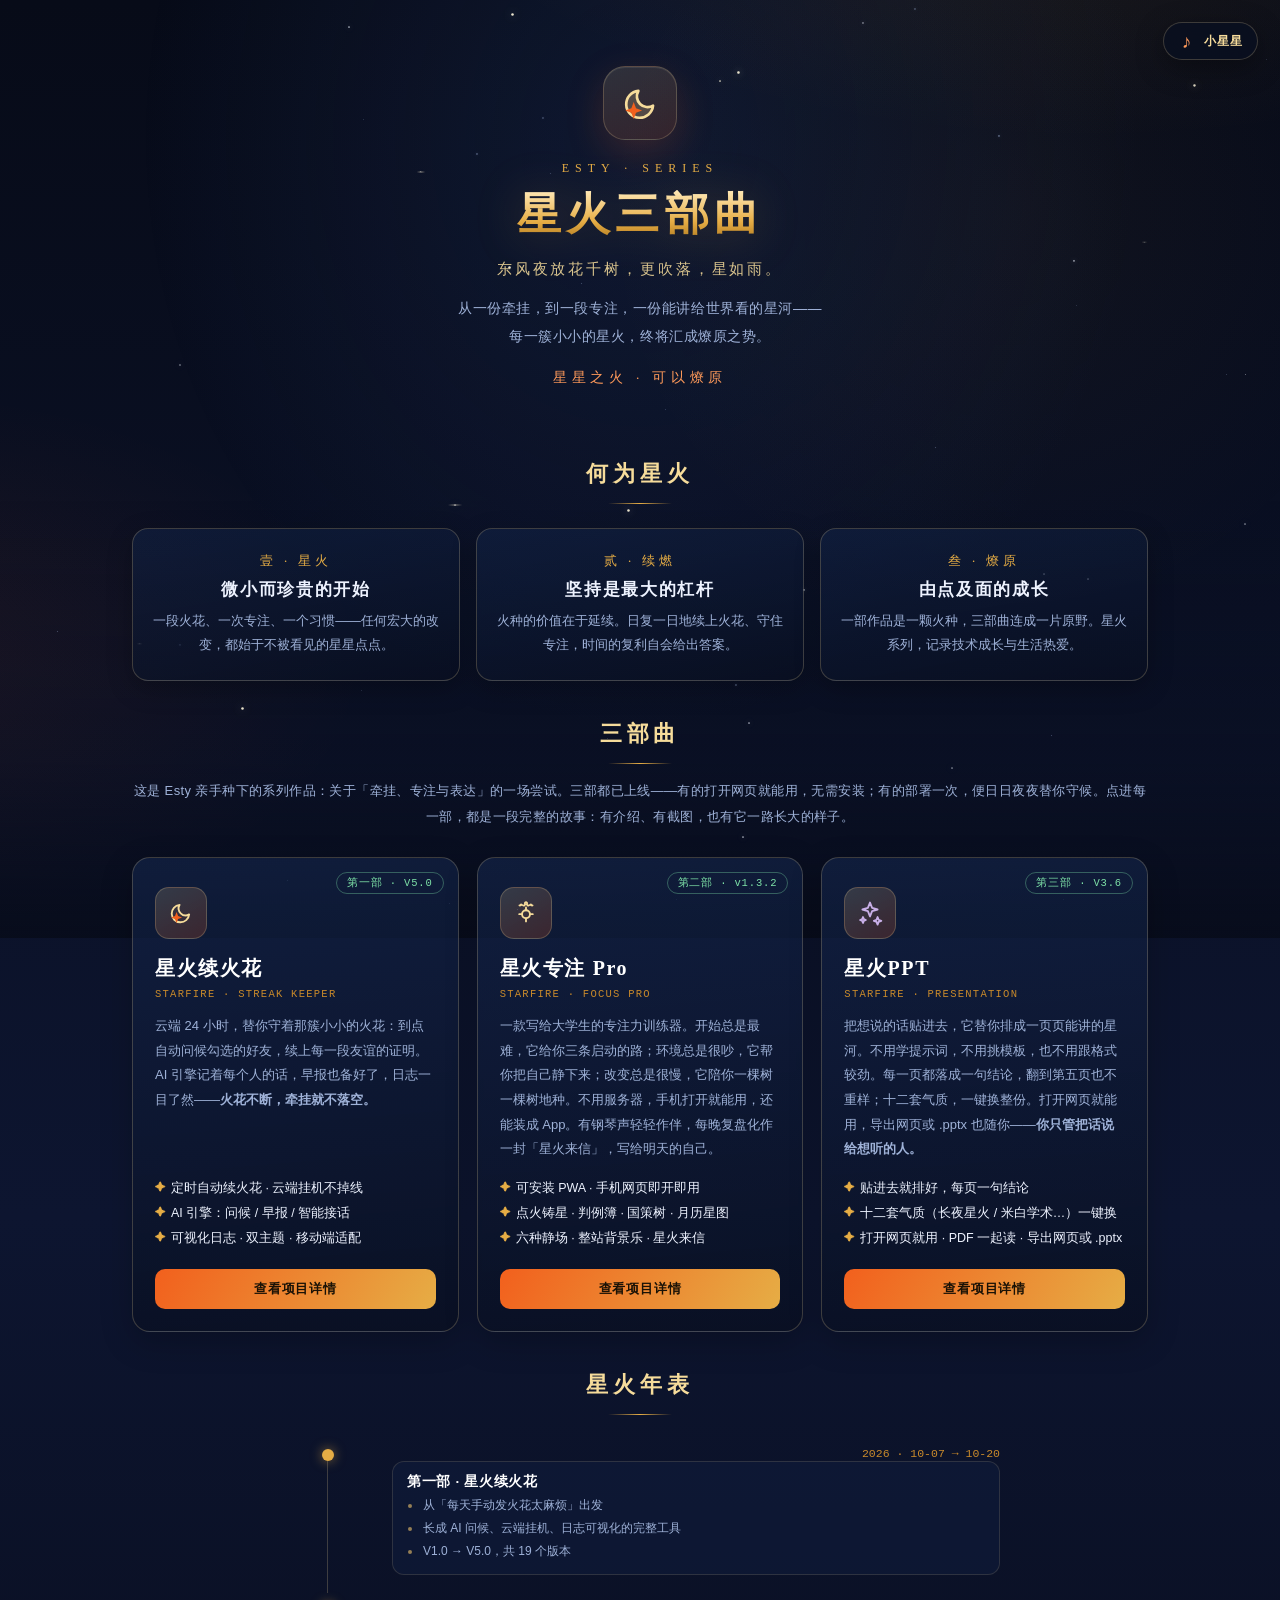
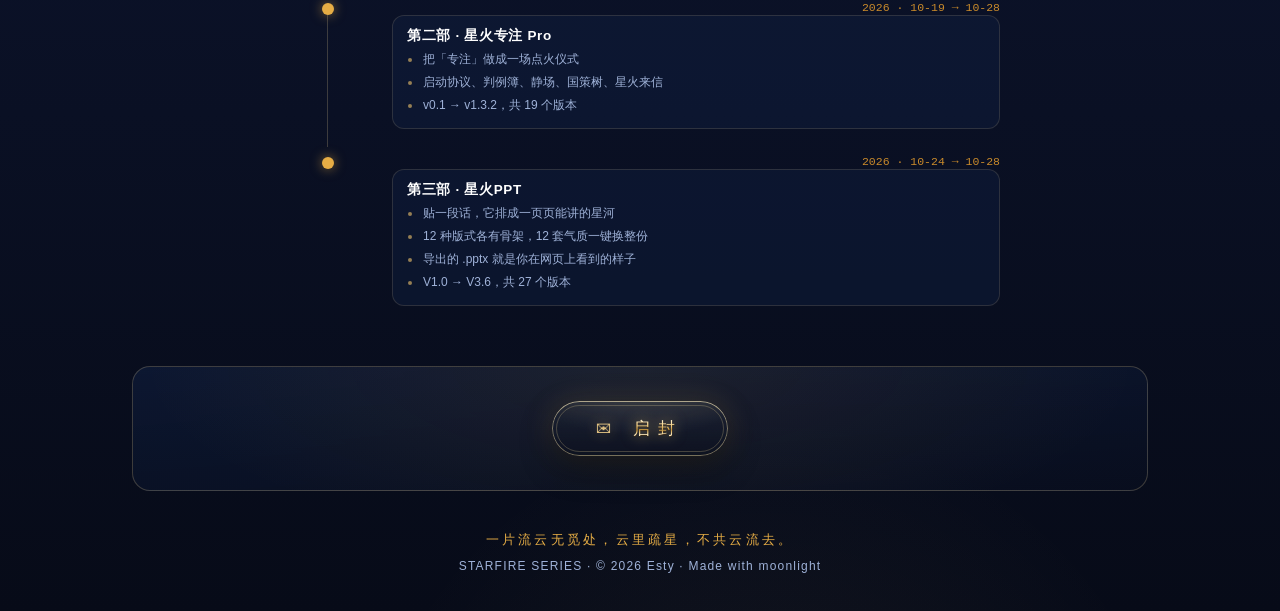
==== index.html @ c2524906 "feat(epilogue): collapse everything except the seal button (title/poem/closing/sig all folded); rede" ====
<!doctype html>
<html lang="zh-CN">
<head>
  <meta charset="utf-8">
  <meta name="viewport" content="width=device-width, initial-scale=1">
  <title>星火三部曲</title>
  <meta name="description" content="星火三部曲：从续火花到专注 Pro，再到尚未熄灭的远方。记录 Esty 如何把牵挂、专注与日常里的微小星火，做成真正能用的作品。">
  <meta name="author" content="Esty">
  <meta name="theme-color" content="#070b18">
  <link rel="canonical" href="https://beeasy-l.github.io/starspark-trilogy/">

  <meta property="og:locale" content="zh_CN">
  <meta property="og:type" content="website">
  <meta property="og:site_name" content="星火三部曲">
  <meta property="og:title" content="星火三部曲">
  <meta property="og:description" content="心栖明月长明">
  <meta property="og:url" content="https://beeasy-l.github.io/starspark-trilogy/">
  <meta property="og:image" content="http://8.137.60.56:8000/static/social-card.jpg?v=3">
  <meta property="og:image:type" content="image/jpeg">
  <meta property="og:image:width" content="1200">
  <meta property="og:image:height" content="630">
  <meta property="og:image:alt" content="星火三部曲：心栖明月长明">
  <meta name="twitter:card" content="summary_large_image">
  <meta name="twitter:title" content="星火三部曲">
  <meta name="twitter:description" content="心栖明月长明">
  <meta name="twitter:image" content="http://8.137.60.56:8000/static/social-card.jpg?v=3">

  <link rel="icon" href="data:image/svg+xml,%3Csvg xmlns='http://www.w3.org/2000/svg' viewBox='0 0 24 24'%3E%3Cpath d='M19 13.2A7.5 7.5 0 1 1 10.8 5a6 6 0 0 0 8.2 8.2z' fill='%23f6dc9b'/%3E%3Cpath d='M8.2 11.2l1.3 3.4 3.4 1.3-3.4 1.3-1.3 3.4-1.3-3.4-3.4-1.3 3.4-1.3z' fill='%23f2601d'/%3E%3C/svg%3E">
  <link rel="stylesheet" href="assets/site.css?v=20261028e">
  <script src="assets/site.js?v=20261028d" defer></script>
</head>
<body data-page="home" data-bgm-src='[{"src":"assets/xiaoxingxing.mp3","label":"小星星","volume":0.0830},{"src":"assets/moon.mp3","label":"月亮代表我的心","volume":0.1493}]'>
  <img src="http://8.137.60.56:8000/static/social-card.jpg?v=3" alt="星火三部曲" style="display:none" fetchpriority="low">
  <div class="starfield" id="starfield" aria-hidden="true">
    <div class="starfield__layer" data-depth="8"></div>
    <div class="starfield__layer" data-depth="18"></div>
    <div class="starfield__layer" data-depth="34"></div>
  </div>

  <audio class="site-audio" id="site-bgm" preload="auto" autoplay playsinline></audio>
  <button class="bgm-toggle" id="bgm-toggle" type="button" aria-pressed="true" aria-label="暂停背景音乐《小星星》">
    <span class="bgm-toggle__note" aria-hidden="true">♪</span>
    <span class="bgm-toggle__label">小星星</span>
  </button>

  <header class="hero">
    <div class="logo" aria-hidden="true">
      <svg viewBox="0 0 24 24" fill="none" stroke="#f6dc9b" stroke-width="1.5" stroke-linejoin="round">
        <path d="M19 13.2A7.5 7.5 0 1 1 10.8 5a6 6 0 0 0 8.2 8.2z" fill="rgba(246,220,155,.18)"/>
        <path d="M8.2 11.2l1.3 3.4 3.4 1.3-3.4 1.3-1.3 3.4-1.3-3.4-3.4-1.3 3.4-1.3z" fill="#f2601d" stroke="none"/>
      </svg>
    </div>
    <div class="kicker">ESTY · SERIES</div>
    <h1>星火三部曲</h1>
    <p class="poem">东风夜放花千树，更吹落，星如雨。</p>
    <p class="sub">从一份牵挂，到一段专注，一份能讲给世界看的星河——<br>每一簇小小的星火，终将汇成燎原之势。</p>
    <p class="trilogy-line">星星之火 · 可以燎原</p>
  </header>

  <main class="wrap">
    <section class="section" aria-labelledby="meaning-title">
      <h2 id="meaning-title">何为星火</h2>
      <div class="pillars">
        <article class="pillar">
          <div class="no">壹 · 星火</div>
          <h3>微小而珍贵的开始</h3>
          <p>一段火花、一次专注、一个习惯——任何宏大的改变，都始于不被看见的星星点点。</p>
        </article>
        <article class="pillar">
          <div class="no">贰 · 续燃</div>
          <h3>坚持是最大的杠杆</h3>
          <p>火种的价值在于延续。日复一日地续上火花、守住专注，时间的复利自会给出答案。</p>
        </article>
        <article class="pillar">
          <div class="no">叁 · 燎原</div>
          <h3>由点及面的成长</h3>
          <p>一部作品是一颗火种，三部曲连成一片原野。星火系列，记录技术成长与生活热爱。</p>
        </article>
      </div>
    </section>

    <section class="section" aria-labelledby="series-title">
      <h2 id="series-title">三部曲</h2>
      <p class="lead">这是 Esty 亲手种下的系列作品：关于「牵挂、专注与表达」的一场尝试。三部都已上线——有的打开网页就能用，无需安装；有的部署一次，便日日夜夜替你守候。点进每一部，都是一段完整的故事：有介绍、有截图，也有它一路长大的样子。</p>
      <div class="cards">
        <article class="card">
          <span class="tag done">第一部 · V5.0</span>
          <div class="ico" aria-hidden="true">
            <svg viewBox="0 0 24 24" fill="none" stroke="#f6dc9b" stroke-width="1.6" stroke-linejoin="round">
              <path d="M19 13.2A7.5 7.5 0 1 1 10.8 5a6 6 0 0 0 8.2 8.2z"/>
              <path d="M8.2 11.2l1.3 3.4 3.4 1.3-3.4 1.3-1.3 3.4-1.3-3.4-3.4-1.3 3.4-1.3z" fill="#f2601d" stroke="none"/>
            </svg>
          </div>
          <h3>星火续火花</h3>
          <p class="en">STARFIRE · STREAK KEEPER</p>
          <p class="desc">云端 24 小时，替你守着那簇小小的火花：到点自动问候勾选的好友，续上每一段友谊的证明。AI 引擎记着每个人的话，早报也备好了，日志一目了然——<b>火花不断，牵挂就不落空。</b></p>
          <ul class="feat">
            <li>定时自动续火花 · 云端挂机不掉线</li>
            <li>AI 引擎：问候 / 早报 / 智能接话</li>
            <li>可视化日志 · 双主题 · 移动端适配</li>
          </ul>
          <a class="link go" href="projects/streak.html">查看项目详情</a>
        </article>

        <article class="card">
          <span class="tag done">第二部 · v1.3.2</span>
          <div class="ico" aria-hidden="true">
            <svg viewBox="0 0 24 24" fill="none" stroke="#f6dc9b" stroke-width="1.6" stroke-linecap="round" stroke-linejoin="round">
              <circle cx="12" cy="13" r="3.4"/>
              <path d="M12 9.6V7.2M12 16.8v2.4M8.6 13H6.2M17.8 13h-2.4"/>
              <path d="M12 2.8c.6 0 1 .5.9 1.1a1.2 1.2 0 0 0 1.9 1.4c.4-.4 1.1-.4 1.5 0M12 2.8c-.6 0-1 .5-.9 1.1a1.2 1.2 0 0 1-1.9 1.4c-.4-.4-1.1-.4-1.5 0M16.2 4.6c.2.6.7 1 1.4.9M7.8 4.6c-.2.6-.7 1-1.4.9"/>
            </svg>
          </div>
          <h3>星火专注 Pro</h3>
          <p class="en">STARFIRE · FOCUS PRO</p>
          <p class="desc">一款写给大学生的专注力训练器。开始总是最难，它给你三条启动的路；环境总是很吵，它帮你把自己静下来；改变总是很慢，它陪你一棵树一棵树地种。不用服务器，手机打开就能用，还能装成 App。有钢琴声轻轻作伴，每晚复盘化作一封「星火来信」，写给明天的自己。</p>
          <ul class="feat">
            <li>可安装 PWA · 手机网页即开即用</li>
            <li>点火铸星 &#183; 判例簿 &#183; 国策树 &#183; 月历星图</li>
            <li>六种静场 &#183; 整站背景乐 &#183; 星火来信</li>
          </ul>
          <a class="link go" href="projects/focus.html">查看项目详情</a>
        </article>

        <article class="card">
          <span class="tag done">第三部 · V3.6</span>
          <div class="ico" aria-hidden="true">
            <svg viewBox="0 0 24 24" fill="none" stroke="#c9b0e8" stroke-width="1.6" stroke-linejoin="round">
              <path d="M12 3l1.8 4.6L18.5 9l-4.7 1.4L12 15l-1.8-4.6L5.5 9l4.7-1.4z"/>
              <path d="M18.5 15.5l.9 2.3 2.3.9-2.3.9-.9 2.3-.9-2.3-2.3-.9 2.3-.9z"/>
              <path d="M6 15.5l.7 1.8 1.8.7-1.8.7-.7 1.8-.7-1.8-1.8-.7 1.8-.7z"/>
            </svg>
          </div>
          <h3>星火PPT</h3>
          <p class="en">STARFIRE · PRESENTATION</p>
          <p class="desc">把想说的话贴进去，它替你排成一页页能讲的星河。不用学提示词，不用挑模板，也不用跟格式较劲。每一页都落成一句结论，翻到第五页也不重样；十二套气质，一键换整份。打开网页就能用，导出网页或 .pptx 也随你——<b>你只管把话说给想听的人。</b></p>
          <ul class="feat">
            <li>贴进去就排好，每页一句结论</li>
            <li>十二套气质（长夜星火 / 米白学术…）一键换</li>
            <li>打开网页就用 · PDF 一起读 · 导出网页或 .pptx</li>
          </ul>
          <a class="link go" href="projects/ppt.html">查看项目详情</a>
        </article>
      </div>
    </section>

    <section class="section" aria-labelledby="timeline-title">
      <h2 id="timeline-title">星火年表</h2>
      <div class="timeline">
        <article class="tl">
          <div class="dot" aria-hidden="true"></div>
          <div class="when">2026 · 10-07 → 10-20</div>
          <div class="what">
            <b>第一部 · 星火续火花</b>
            <ul><li>从「每天手动发火花太麻烦」出发</li><li>长成 AI 问候、云端挂机、日志可视化的完整工具</li><li>V1.0 → V5.0，共 19 个版本</li></ul>
          </div>
        </article>
        <article class="tl">
          <div class="dot" aria-hidden="true"></div>
          <div class="when">2026 · 10-19 → 10-28</div>
          <div class="what">
            <b>第二部 · 星火专注 Pro</b>
            <ul><li>把「专注」做成一场点火仪式</li><li>启动协议、判例簿、静场、国策树、星火来信</li><li>v0.1 → v1.3.2，共 19 个版本</li></ul>
          </div>
        </article>
        <article class="tl">
          <div class="dot" aria-hidden="true"></div>
          <div class="when">2026 · 10-24 → 10-28</div>
          <div class="what">
            <b>第三部 · 星火PPT</b>
            <ul><li>贴一段话，它排成一页页能讲的星河</li><li>12 种版式各有骨架，12 套气质一键换整份</li><li>导出的 .pptx 就是你在网页上看到的样子</li><li>V1.0 → V3.6，共 27 个版本</li></ul>
          </div>
        </article>
      </div>
    </section>

    <section class="epilogue" aria-labelledby="epilogue-title">
      <h2 class="sr-only" id="epilogue-title">写给未来的信</h2>

      <button class="seal-btn" id="seal-btn" type="button" aria-expanded="false" aria-controls="epilogue-letter" aria-label="启封这封信，背景音乐换成《月亮代表我的心》">
        <span class="seal-btn__ico" aria-hidden="true">&#9993;</span><span class="seal-btn__text">启封</span>
      </button>

      <div class="epilogue-body" id="epilogue-letter" aria-hidden="true">
        <div class="epilogue-inner">
          <div class="k">写给未来的信</div>
          <p class="poem">愿我如星君如月，<br>夜夜流光相皎洁。</p>
          <div class="epilogue-thought">
          <p>星火三部曲，是写给未来的信。第一部守护<b>牵挂</b>——把每天一句的问候，变成思念的火花；第二部守护<b>专注</b>——把每一次心无旁骛，连成逐梦的星链；第三部守护<b>表达</b>——把心里的话，认真做成能讲给世界听的一页页星河。</p>
          <p>写星火的人，可谓笨手笨脚。第一次接口报错，翻来覆去查配置、调网络，对着报错信息一行行猜；后来才慢慢学会调用不同的接口，连接不同的AI共同完成一个任务，把一个个陌生名词——skill，agent，plugin，token——变成自己能听懂的句子。回头望，这条路走得并不轻松，一关一关，恰似雄关如铁。可难，才值得跨越——雄关漫道真如铁，而今迈步从头越。</p>
          <p>我越来越觉得，AI 不只是一次技术升级。它真正改变世界的，不是替人给出完美答案，而是像蒸汽机重塑生产力那样，把创造的门槛压到普通人也能跨过去。一个人不必先成为专家，就能用很低的成本调动顶尖技术，像神笔马良一样，把心里的想法变成真的。这一路折腾下来，我也慢慢明白：<b>技术的意义，从来不是拉开人与人的差距，而是帮我们把那些藏在心底、本来很难落地的念头，实实在在地拿出来。</b></p>
          <p>以后，人们也许会像当年建个人网站那样，搭起自己的 AI 服务。有人写 API，有人买、定制或拼装现成的；到头来，每个人都该有机会，拥有一套真正属于自己的工具。我写星火，也是想记下这样一件事：普通人也能借技术，把小念头认真做成一簇真的火光。<b>不必光芒万丈，能守住心底那一点热爱，把想做的事一点点落地，就挺好。</b></p>
          <p>第三部该写什么，我原先还没想好。可写完前两部，那个问题自己浮上来了——<b>当技术把创造的火种递到普通人手里，我们究竟能用它点亮什么？</b></p>
          <p>我先交出了心中那个答案：点亮<b>表达</b>。于是有了星火PPT——把心里的话、手里的长文案放进去，点一下，化成一页页星河，能讲给世界听。</p>
          <p>答案当然不止一个，再往远处看——<b>是点亮一门生计。让一个没有后台、没有资源的人，也能靠手艺和念头，在市场上站住脚跟。</b></p>
          <p><b>是点亮一处角落。也许只是老家一间屋子、一个不起眼的社区、一面沉默了很久的墙，因为有人肯伸手，慢慢有了光。</b></p>
          <p><b>还是一整个被重新想象的未来。当每个人都有了创造的杠杆，世界会变成什么样子？没有人能给出标准答案——但答案，从来不在别处，就在每一个肯为微小念头动手的人手里。</b></p>
          <p>这三部曲，写的从来不是宏大的叙事，而是一个普通人和工具较劲、和不够聪明的自己较劲、又和明天较劲的过程。它提醒我，也提醒每个读到它的人：不要等成为专家才敢动手，不要等想明白全部才开始。先烧一簇小小的火，把它护住；再让它照亮一点近处；剩下的路，边走边看就是了。</p>
          <p>三部曲未尽，星火依旧长明——而我们，都还在路上…</p>
          </div>
          <p class="closing-line"><b>愿你不忘来时的星火，也敢追更远的原野。</b></p>
          <div class="sig">—— Esty，写于星火燎原的秋夜</div>
        </div>
      </div>
    </section>
  </main>

  <footer>
    <div class="poem">一片流云无觅处，云里疏星，不共云流去。</div>
    <div>STARFIRE SERIES · © 2026 Esty · Made with moonlight</div>
  </footer>
</body>
</html>
---- assets/site.css ----
:root{
  --bg:#070b18;
  --bg2:#0d1530;
  --bg3:#122449;
  --gold:#f6dc9b;
  --gold2:#e6ad45;
  --gold3:#c98a2b;
  --fire:#f2601d;
  --fire2:#ff9a5a;
  --text:#eef3ff;
  --muted:#9fb2d8;
  --line:rgba(246,220,155,.22);
  --panel:rgba(18,36,73,.48);
  --serif:"Noto Serif SC","Source Han Serif SC","Songti SC","STSong","SimSun",serif;
  --sans:"Inter",-apple-system,"PingFang SC","Microsoft YaHei",sans-serif;
  --mono:"SF Mono",ui-monospace,Menlo,Consolas,monospace;
}

*{margin:0;padding:0;box-sizing:border-box}
html{scroll-behavior:smooth}
body{
  min-height:100vh;
  overflow-x:hidden;
  color:var(--text);
  font-family:var(--sans);
  background:
    radial-gradient(1200px 600px at 85% -10%,rgba(230,173,69,.12),transparent 60%),
    radial-gradient(900px 500px at -10% 30%,rgba(242,92,29,.08),transparent 55%),
    radial-gradient(700px 700px at 60% 110%,rgba(246,220,155,.06),transparent 60%),
    linear-gradient(180deg,#070b18,#0d1530 55%,#070b18);
}
a{color:inherit}
button,a{-webkit-tap-highlight-color:transparent}
button:focus-visible,a:focus-visible{outline:2px solid var(--gold);outline-offset:4px}
.wrap{position:relative;z-index:2;max-width:1060px;margin:0 auto;padding:0 22px}
.site-audio{display:none}
.bgm-toggle{
  position:absolute;right:22px;top:22px;z-index:20;
  display:inline-flex;align-items:center;gap:8px;padding:9px 14px;
  color:var(--gold);font:600 12px/1 var(--sans);letter-spacing:.08em;
  border:1px solid var(--line);border-radius:999px;
  background:rgba(9,15,32,.82);box-shadow:0 8px 28px rgba(0,0,0,.34);
  backdrop-filter:blur(12px);cursor:pointer;
  transition:border-color .2s ease,background .2s ease,transform .2s ease;
}
.bgm-toggle:hover{
  border-color:rgba(246,220,155,.45);
  background:rgba(18,36,73,.9);transform:translateY(-2px);
}
.bgm-toggle__note{
  display:inline-grid;place-items:center;width:18px;height:18px;
  color:var(--fire2);font-family:var(--serif);font-size:19px;line-height:1;
}
.bgm-toggle[aria-pressed="true"] .bgm-toggle__note{
  animation:music-pulse 1.6s ease-in-out infinite;
}
@keyframes music-pulse{
  0%,100%{transform:scale(.92);opacity:.72}
  50%{transform:scale(1.12);opacity:1;text-shadow:0 0 10px rgba(242,96,29,.7)}
}
body.detail-open{overflow:hidden}
.detail-overlay{
  position:fixed;inset:0;z-index:40;background:var(--bg);
}
.detail-overlay[hidden]{display:none}
.detail-overlay__frame{
  display:block;width:100%;height:100%;border:0;background:var(--bg);
}
.detail-overlay__toolbar{
  position:fixed;top:18px;right:18px;z-index:2;
  display:flex;align-items:center;gap:8px;
}
.detail-overlay__toolbar .bgm-toggle{position:static}
.detail-overlay__close{
  display:grid;place-items:center;width:38px;height:38px;padding:0;
  color:var(--gold);font:300 25px/1 var(--sans);
  border:1px solid var(--line);border-radius:50%;
  background:rgba(9,15,32,.82);box-shadow:0 8px 28px rgba(0,0,0,.34);
  backdrop-filter:blur(12px);cursor:pointer;
  transition:border-color .2s ease,background .2s ease,transform .2s ease;
}
.detail-overlay__close:hover{
  border-color:rgba(246,220,155,.45);
  background:rgba(18,36,73,.9);transform:rotate(4deg);
}
.sr-only{
  position:absolute;width:1px;height:1px;padding:0;margin:-1px;
  overflow:hidden;clip:rect(0,0,0,0);white-space:nowrap;border:0;
}

/* Starfield: one restrained focal effect, generated in assets/site.js. */
.starfield{
  position:fixed;inset:-3vmax;
  z-index:0;overflow:hidden;pointer-events:none;
  transition:opacity .35s ease;
}
.starfield::before{
  content:"";position:absolute;inset:0;
  background:
    radial-gradient(ellipse at 50% 18%,rgba(43,69,127,.22),transparent 52%),
    radial-gradient(circle at 77% 26%,rgba(230,173,69,.045),transparent 32%),
    linear-gradient(180deg,transparent 55%,rgba(7,11,24,.2) 82%,rgba(7,11,24,.78));
}
.starfield__layer{position:absolute;inset:0;will-change:transform}
.star{
  position:absolute;left:var(--x);top:var(--y);
  width:var(--size);height:var(--size);border-radius:50%;
  opacity:var(--star-opacity);background:var(--star-color);
  box-shadow:0 0 calc(var(--size) * 3) rgba(215,229,255,.55);
  transform:scale(.85);
  animation:twinkle var(--duration) var(--delay) ease-in-out infinite;
}
.star--mid{
  box-shadow:0 0 calc(var(--size) * 4) rgba(228,237,255,.68);
}
.star--near{
  background:#fff8dd;
  box-shadow:
    0 0 calc(var(--size) * 4) rgba(255,244,204,.8),
    0 0 calc(var(--size) * 8) rgba(230,173,69,.25);
}
.star--glint::before,
.star--glint::after{
  content:"";position:absolute;left:50%;top:50%;border-radius:99px;
  background:linear-gradient(90deg,transparent,rgba(255,242,207,.9),transparent);
  transform:translate(-50%,-50%);
}
.star--glint::before{width:calc(var(--size) * 7);height:1px}
.star--glint::after{width:1px;height:calc(var(--size) * 7)}
.meteor{
  position:absolute;left:var(--meteor-x);top:var(--meteor-y);
  width:var(--meteor-length);height:1.5px;border-radius:99px;
  opacity:0;transform-origin:100% 50%;
  background:linear-gradient(
    90deg,
    transparent 0%,
    rgba(159,178,216,.12) 28%,
    rgba(246,220,155,.72) 72%,
    #fffdf2 100%
  );
  filter:drop-shadow(0 0 5px rgba(246,220,155,.7));
  animation:
    meteor-fall var(--meteor-duration) var(--meteor-delay)
    linear infinite;
}
.meteor::after{
  content:"";position:absolute;right:-1px;top:50%;
  width:3px;height:3px;border-radius:50%;background:#fffdf2;
  box-shadow:0 0 8px rgba(255,244,204,.95);
  transform:translateY(-50%);
}
.meteor--soft{height:1px;opacity:0;filter:drop-shadow(0 0 3px rgba(193,211,244,.55))}

@keyframes twinkle{
  0%,100%{opacity:calc(var(--star-opacity) * .48);transform:scale(.82)}
  48%{opacity:var(--star-opacity);transform:scale(1)}
}
@keyframes meteor-fall{
  0%,12%{opacity:0;transform:translate3d(120px,-55px,0) rotate(var(--meteor-angle)) scaleX(.35)}
  18%{opacity:.32}
  23%{opacity:1}
  58%{opacity:.7}
  66%,100%{opacity:0;transform:translate3d(var(--meteor-move-x),var(--meteor-move-y),0) rotate(var(--meteor-angle)) scaleX(1)}
}
@media (hover:none) and (pointer:coarse){
  .starfield__layer{animation:star-drift 18s ease-in-out infinite alternate}
  .starfield__layer:nth-child(2){animation-duration:23s;animation-direction:alternate-reverse}
  .starfield__layer:nth-child(3){animation-duration:29s}
}
@keyframes star-drift{
  from{transform:translate3d(-7px,3px,0)}
  to{transform:translate3d(9px,-6px,0)}
}
body[data-page="detail"] .starfield{opacity:.62}

/* Hero */
.hero{position:relative;z-index:2;text-align:center;padding:66px 22px 42px}
.logo{
  width:74px;height:74px;margin:0 auto 21px;
  border:1px solid var(--line);border-radius:22px;
  background:linear-gradient(160deg,rgba(246,220,155,.14),rgba(242,92,29,.16));
  box-shadow:0 12px 38px rgba(242,92,29,.18),inset 0 1px rgba(255,255,255,.08);
  display:grid;place-items:center;
}
.logo svg{width:43px;height:43px}
.hero .kicker{
  color:var(--gold2);font-family:var(--serif);
  font-size:12px;letter-spacing:.5em;margin-bottom:14px;
}
.hero h1{
  color:transparent;font-family:var(--serif);font-size:44px;font-weight:700;
  line-height:1.15;letter-spacing:.12em;
  background:linear-gradient(180deg,#ffe9b8,#e6ad45 62%,#b07a20);
  -webkit-background-clip:text;background-clip:text;
  filter:drop-shadow(0 3px 24px rgba(230,173,69,.22));
}
.hero .poem{
  margin-top:15px;color:var(--gold);font-family:var(--serif);
  font-size:14.5px;line-height:1.8;letter-spacing:.2em;opacity:.88;
}
.hero .sub{
  margin-top:12px;color:var(--muted);font-size:14px;
  line-height:2;letter-spacing:.04em;text-align:center;
}
.trilogy-line{
  margin-top:19px;color:var(--fire2);font-family:var(--serif);
  font-size:13.5px;letter-spacing:.35em;
}

/* Shared section language */
.section{position:relative;z-index:2;padding:30px 0 8px}
.section h2{
  text-align:center;color:var(--gold);font-family:var(--serif);
  font-size:22px;letter-spacing:.22em;margin-bottom:8px;
}
.section h2::after{
  content:"";display:block;width:64px;height:1px;margin:14px auto 0;
  background:linear-gradient(90deg,transparent,var(--gold2),transparent);
}
.section .lead{
  margin-top:14px;color:var(--muted);font-size:13px;
  line-height:1.95;text-align:center;letter-spacing:.03em;
}

/* Home: three ideas */
.pillars{display:grid;grid-template-columns:repeat(3,1fr);gap:16px;margin-top:24px}
.pillar{
  padding:23px 19px;text-align:center;border:1px solid var(--line);border-radius:16px;
  background:linear-gradient(170deg,rgba(18,36,73,.54),rgba(9,15,32,.66));
  box-shadow:0 8px 26px rgba(0,0,0,.24);
}
.pillar .no{color:var(--gold2);font-family:var(--serif);font-size:13px;letter-spacing:.3em}
.pillar h3{margin:8px 0;font-family:var(--serif);font-size:17px;letter-spacing:.1em}
.pillar p{color:var(--muted);font-size:12.8px;line-height:1.9}

/* Home: project cards */
.cards{display:grid;grid-template-columns:repeat(3,1fr);gap:18px;margin-top:28px}
.card{
  position:relative;display:flex;flex-direction:column;
  padding:29px 22px 22px;border:1px solid var(--line);border-radius:18px;
  background:linear-gradient(175deg,rgba(20,38,76,.62),rgba(9,15,32,.72));
  box-shadow:0 10px 32px rgba(0,0,0,.22);
  transition:transform .25s ease,box-shadow .25s ease,border-color .25s ease;
}
.card:hover{
  transform:translateY(-5px);border-color:rgba(246,220,155,.4);
  box-shadow:0 20px 48px rgba(0,0,0,.42);
}
.card .tag{
  position:absolute;top:14px;right:14px;padding:3px 10px;
  border:1px solid var(--line);border-radius:20px;color:var(--gold3);
  font-family:var(--mono);font-size:10.5px;letter-spacing:.08em;
}
.card .tag.done{color:#7ee2a8;border-color:rgba(126,226,168,.35)}
.card .tag.tbd{color:var(--muted);border-color:rgba(159,178,216,.25)}
.card .ico{
  width:52px;height:52px;margin-bottom:16px;border:1px solid var(--line);border-radius:14px;
  display:grid;place-items:center;
  background:linear-gradient(150deg,rgba(246,220,155,.16),rgba(242,92,29,.2));
}
.card .ico svg{width:28px;height:28px}
.card h3{color:#fff;font-family:var(--serif);font-size:20px;letter-spacing:.08em}
.card .en{
  margin-top:6px;color:var(--gold3);font-family:var(--mono);
  font-size:10.5px;letter-spacing:.12em;
}
.card .desc{flex:1;margin:14px 0 6px;color:var(--muted);font-size:13px;line-height:1.9}
.card .feat{list-style:none;margin:8px 0 18px}
.card .feat li{
  position:relative;padding-left:16px;color:var(--text);
  font-size:12.5px;line-height:2;
}
.card .feat li::before{
  content:"✦";position:absolute;left:0;top:0;color:var(--gold2);font-size:11px;
}
.card .link{
  display:inline-block;width:100%;padding:10px 14px;
  border-radius:10px;font-size:13px;line-height:1.5;letter-spacing:.06em;
  text-align:center;text-decoration:none;
}
.card .link.go{
  color:#1a1206;font-weight:650;
  background:linear-gradient(120deg,#f2601d,#e6ad45);
  transition:filter .2s ease,box-shadow .2s ease;
}
.card .link.go:hover{filter:brightness(1.08);box-shadow:0 8px 24px rgba(242,96,29,.22)}
.card .link.later{
  color:var(--muted);border:1px solid var(--line);background:rgba(255,255,255,.06);
}

/* Timeline */
.timeline{max-width:720px;margin:30px auto 0}
.tl{
  position:relative;display:grid;grid-template-columns:96px 1fr;
  column-gap:16px;padding-bottom:24px;
}
.tl::before{
  content:"";position:absolute;left:47px;top:6px;bottom:6px;
  width:1px;background:var(--line);
}
.tl:last-child::before{display:none}
.tl .dot{
  position:relative;z-index:1;width:12px;height:12px;margin-top:4px;
  border-radius:50%;background:var(--gold2);
  box-shadow:0 0 12px rgba(230,173,69,.6);justify-self:center;
}
.tl .when{
  padding-top:2px;text-align:right;color:var(--gold3);
  font-family:var(--mono);font-size:11.5px;
}
.tl .what{
  grid-column:2;padding:10px 14px;border:1px solid rgba(246,220,155,.14);
  border-radius:12px;background:rgba(18,36,73,.35);
}
.tl .what b{color:#fff;font-size:13.5px;letter-spacing:.05em}
.tl .what p{margin-top:3px;color:var(--muted);font-size:12px;line-height:1.8}
.tl .what ul{margin:4px 0 0;padding-left:15px;color:var(--muted);font-size:12px;line-height:1.75}
.tl .what li{margin:2px 0;padding-left:1px}
.tl .what li::marker{color:rgba(242,198,109,.6)}

/* Epilogue */
.epilogue{
  margin-top:28px;padding:34px 26px;border:1px solid var(--line);border-radius:18px;
  background:
    radial-gradient(500px 180px at 50% 0%,rgba(230,173,69,.08),transparent),
    linear-gradient(175deg,rgba(18,36,73,.46),rgba(9,15,32,.62));
  text-align:center;
}
.epilogue .k{color:var(--gold2);font-family:var(--serif);font-size:13px;letter-spacing:.35em}
.seal-btn{
  position:relative;isolation:isolate;
  display:inline-flex;align-items:center;justify-content:center;gap:13px;
  padding:16px 44px;border:none;border-radius:999px;
  font-family:"Songti SC","STSong","SimSun","宋体",var(--serif);
  font-size:17px;font-weight:400;letter-spacing:.52em;text-indent:.52em;
  color:#f7dc95;cursor:pointer;
  background:
    radial-gradient(120% 180% at 50% -40%,rgba(255,244,210,.14),transparent 58%),
    linear-gradient(180deg,rgba(255,236,190,.055),rgba(255,236,190,.012) 46%,rgba(0,0,0,.16)),
    rgba(12,20,42,.30);
  box-shadow:
    inset 0 0 0 1px rgba(250,228,170,.46),
    inset 0 1px 0 rgba(255,250,232,.30),
    inset 0 -1px 0 rgba(0,0,0,.28),
    0 12px 32px rgba(0,0,0,.44),
    0 0 30px rgba(242,198,109,.16);
  transition:transform .32s cubic-bezier(.22,.61,.36,1),box-shadow .32s,background .32s;
}
/* 内圈发丝线：双层金环 */
.seal-btn::after{
  content:"";position:absolute;inset:4px;border-radius:999px;
  border:1px solid rgba(246,220,155,.24);pointer-events:none;z-index:-1;
}
.seal-btn:hover{
  transform:translateY(-2px);
  background:
    radial-gradient(120% 180% at 50% -40%,rgba(255,248,222,.22),transparent 58%),
    linear-gradient(180deg,rgba(255,238,196,.09),rgba(255,238,196,.02) 46%,rgba(0,0,0,.18)),
    rgba(14,24,50,.34);
  box-shadow:
    inset 0 0 0 1px rgba(255,242,198,.80),
    inset 0 1px 0 rgba(255,252,240,.42),
    inset 0 -1px 0 rgba(0,0,0,.30),
    0 16px 38px rgba(0,0,0,.48),
    0 0 44px rgba(242,198,109,.34);
}
.seal-btn:active{transform:translateY(0) scale(.997)}
.seal-btn:active{transform:translateY(0)}
.seal-btn:focus-visible{outline:2px solid var(--gold2);outline-offset:4px}
.seal-btn .seal-btn__ico{
  font-size:15px;line-height:1;letter-spacing:0;text-indent:0;
  color:#f2d08a;opacity:.92;
  filter:drop-shadow(0 0 7px rgba(242,198,109,.45));
}
.seal-btn .seal-btn__text{
  background:linear-gradient(180deg,#fff9e8 0%,#f9d992 34%,#c9973a 56%,#ffeec2 78%,#f4cd79 100%);
  -webkit-background-clip:text;background-clip:text;
  -webkit-text-fill-color:transparent;color:transparent;
  filter:drop-shadow(0 1px 0 rgba(74,44,8,.55)) drop-shadow(0 0 7px rgba(242,198,109,.6));
}
.epilogue p{
  max-width:720px;margin:0 auto;color:#d5def2;
  font-size:13.5px;line-height:2.1;letter-spacing:.02em;
}
.epilogue .poem{
  margin:14px auto 10px;max-width:720px;color:var(--gold);font-family:var(--serif);
  font-size:15px;letter-spacing:.2em;line-height:2;text-align:center;
}
.epilogue .poem br{display:none}
.epilogue p b{color:var(--fire2);font-weight:600}
.epilogue-body{
  display:grid;grid-template-rows:0fr;opacity:0;
  transition:grid-template-rows .85s cubic-bezier(.22,.61,.36,1),opacity .6s ease;
}
.epilogue-body > .epilogue-inner{overflow:hidden;min-height:0}
.epilogue.is-open .epilogue-body{grid-template-rows:1fr;opacity:1}
.epilogue-thought{max-width:720px;margin:0 auto;text-align:left}
.epilogue-thought p{text-align:left}
.epilogue-thought p+p{margin-top:15px}
.epilogue .closing-line{
  margin-top:22px;color:var(--gold);font-family:var(--serif);
  font-size:15px;letter-spacing:.1em;text-align:center;
}
.epilogue .closing-line b{
  color:var(--gold);font-weight:600;
  text-shadow:0 0 18px rgba(230,173,69,.22);
}
.epilogue .sig{margin-top:16px;color:var(--gold3);font-family:var(--serif);font-size:13px;letter-spacing:.15em}

/* Detail pages */
.detail{padding-top:34px;padding-bottom:18px}
.back-btn{
  display:inline-flex;align-items:center;gap:6px;padding:7px 16px;
  color:var(--gold2);font-size:13px;letter-spacing:.08em;text-decoration:none;
  border:1px solid var(--line);border-radius:20px;background:rgba(18,36,73,.44);
  transition:background .2s ease,border-color .2s ease;
}
.back-btn:hover{background:rgba(230,173,69,.14);border-color:rgba(246,220,155,.36)}
.detail-hero{padding:30px 0 12px;text-align:center}
.detail-hero .t{color:#fff;font-family:var(--serif);font-size:32px;letter-spacing:.14em}
.detail-hero .en{
  margin-top:10px;color:var(--gold3);font-family:var(--mono);
  font-size:11px;letter-spacing:.2em;
}
.detail-hero .poem{
  margin-top:14px;color:var(--gold);font-family:var(--serif);
  font-size:14px;letter-spacing:.16em;opacity:.86;text-align:center;
}
.detail-hero .poem br{display:none}
.detail-hero .intro{
  max-width:720px;margin:16px auto 0;color:var(--muted);
  font-size:13.5px;line-height:2;letter-spacing:.03em;
}
.big-shot{
  max-width:880px;margin:26px auto 0;overflow:hidden;
  border:1px solid var(--line);border-radius:16px;
  box-shadow:0 14px 40px rgba(0,0,0,.4);
}
.big-shot img{display:block;width:100%;height:auto}
.big-shot .cap{
  padding:9px 12px;background:rgba(9,15,32,.72);
  color:var(--muted);font-size:12px;text-align:center;letter-spacing:.1em;
}
.features{display:grid;grid-template-columns:repeat(2,1fr);gap:16px;margin-top:26px}
.feature{
  display:flex;flex-direction:column;overflow:hidden;
  border:1px solid var(--line);border-radius:16px;
  background:linear-gradient(170deg,rgba(20,38,76,.52),rgba(9,15,32,.66));
}
.feature .ph{
  position:relative;overflow:hidden;border-bottom:1px solid var(--line);
  aspect-ratio:4/3;background:rgba(7,13,28,.82);
}
.feature .ph::after{
  content:"";position:absolute;inset:0;pointer-events:none;
  background:linear-gradient(180deg,transparent 72%,rgba(9,15,32,.28));
}
.feature .ph img{
  display:block;width:100%;height:100%;object-fit:cover;object-position:top center;
}
.feature .body{flex:1;padding:15px 17px}
.feature .body h4{
  margin-bottom:6px;color:var(--gold);font-family:var(--serif);
  font-size:15.5px;letter-spacing:.08em;
}
.feature .body p{color:var(--muted);font-size:12.5px;line-height:1.9}
.ai-grid{display:grid;grid-template-columns:repeat(3,1fr);gap:16px;margin-top:24px}
.ai-card{
  padding:20px 18px;border:1px solid rgba(246,220,155,.28);border-radius:16px;
  background:linear-gradient(170deg,rgba(230,173,69,.1),rgba(18,36,73,.52));
}
.ai-card .n{color:var(--gold3);font-family:var(--mono);font-size:11px;letter-spacing:.2em}
.ai-card h4{margin:8px 0;color:#fff;font-family:var(--serif);font-size:16.5px;letter-spacing:.06em}
.ai-card p{color:var(--muted);font-size:12.5px;line-height:1.9}
.ai-note{
  margin-top:16px;padding:13px 16px;
  border:1px dashed rgba(246,220,155,.3);border-radius:12px;
  background:rgba(18,36,73,.35);color:#c8d4ee;
  font-size:12.5px;line-height:1.9;
}
.detail-link{color:var(--gold2)}
.footer-actions{display:flex;flex-wrap:wrap;justify-content:center;gap:12px;margin-top:10px}
.footer-actions .primary{
  color:#1a1206;font-weight:650;border:0;
  background:linear-gradient(120deg,#f2601d,#e6ad45);
}
.detail footer{margin-top:18px}

footer{
  position:relative;z-index:2;padding:40px 22px 38px;
  color:var(--muted);font-size:12px;letter-spacing:.1em;text-align:center;
}
footer .poem{
  margin-bottom:10px;color:var(--gold2);font-family:var(--serif);
  font-size:13px;letter-spacing:.25em;
}

@media(max-width:768px){
  .starfield::after{display:none}
  .hero{padding:50px 20px 30px}
  .hero h1{font-size:29px}
  .hero .poem{font-size:13px;letter-spacing:.14em}
  .epilogue .poem br{display:inline}
  .pillars,.cards,.features,.ai-grid{grid-template-columns:1fr}
  .card{padding:24px 18px}
  .section h2{font-size:19px}
  .timeline{max-width:100%}
  .tl{grid-template-columns:64px 1fr}
  .tl::before{left:31px}
  .tl .when{font-size:11px}
  .detail-hero .t{font-size:26px}
  .detail-hero .en{line-height:1.8}
}

@media(max-width:430px){
  .wrap{padding:0 17px}
  .hero .sub br{display:none}
  .hero .sub{padding:0 8px}
  .epilogue{padding:30px 20px}
  .epilogue-thought{text-align:left}
  .bgm-toggle{right:14px;top:14px;padding:9px 12px}
  .detail-overlay__toolbar{top:12px;right:12px}
  .tl .what{padding:9px 12px}
}

@media(prefers-reduced-motion:reduce){
  html{scroll-behavior:auto}
  *,
  *::before,
  *::after{animation-duration:.001ms!important;animation-iteration-count:1!important;transition-duration:.001ms!important}
  .star{transform:none}
}
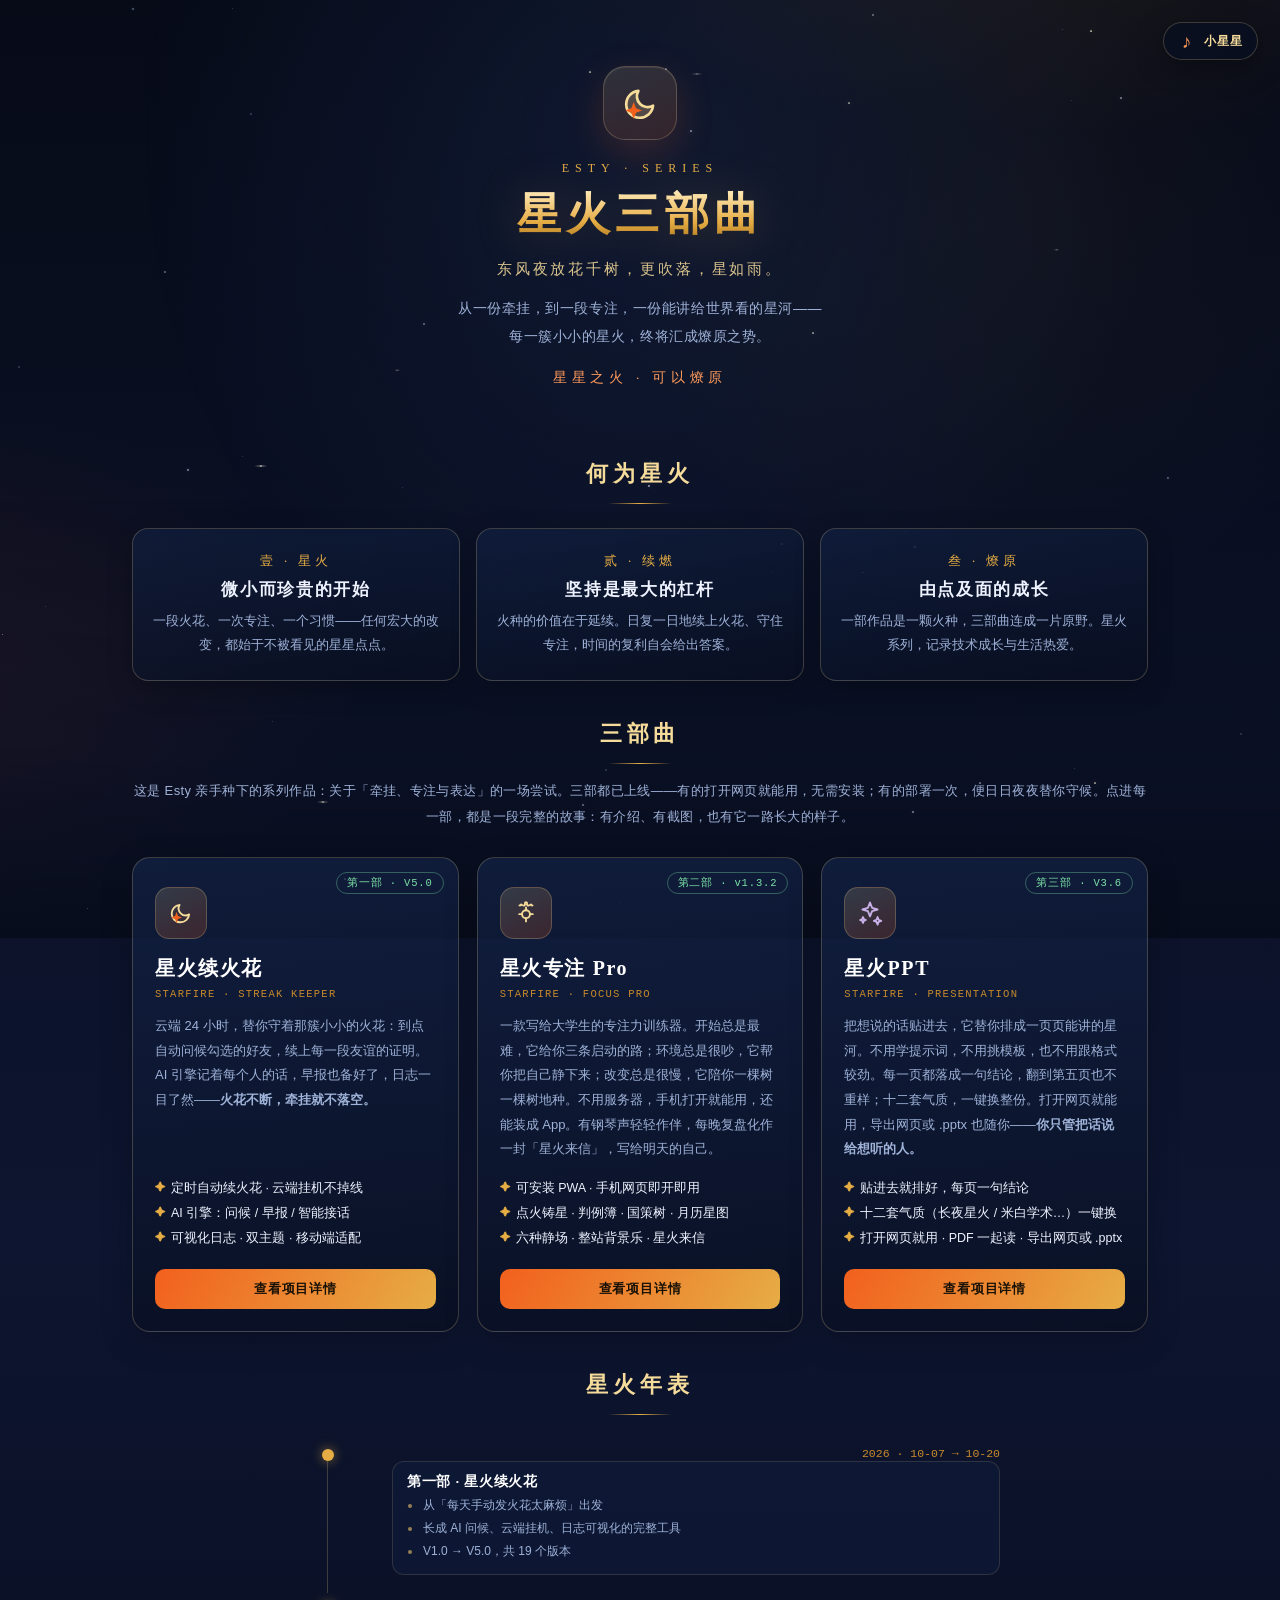
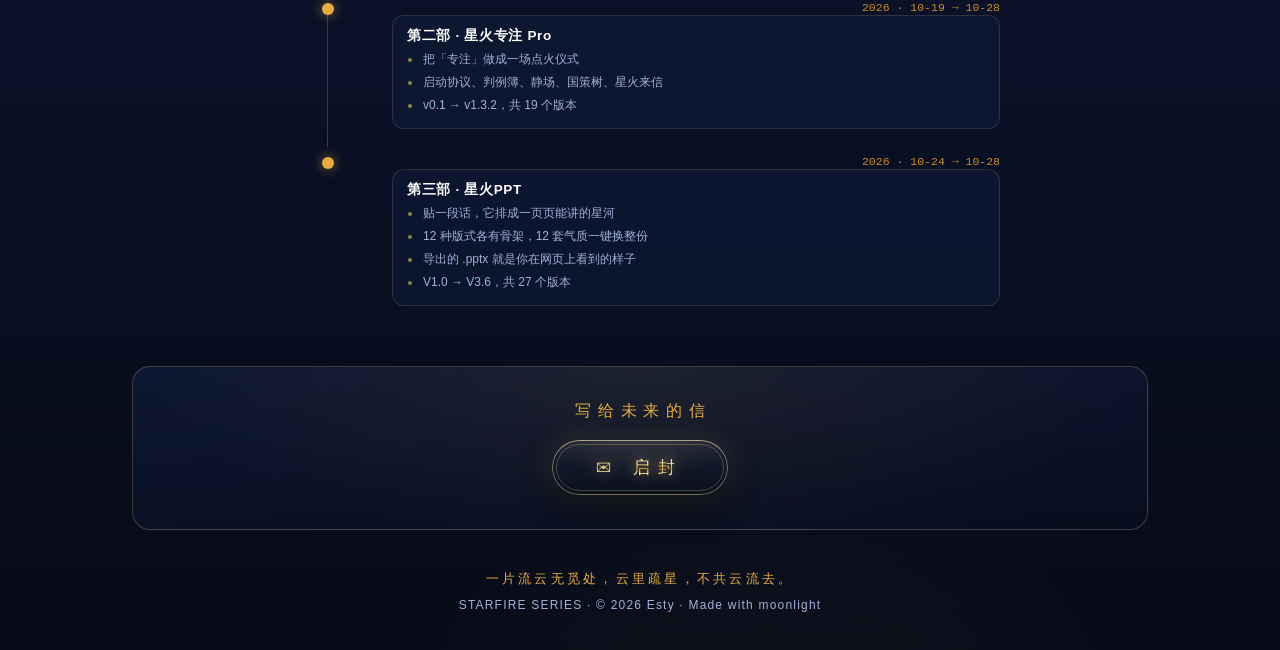
==== commit 383a1f35: "fix(epilogue): title stays above button when collapsed; button shrinks 200x58 -> 98x32 when expanded" ====
--- a/index.html
+++ b/index.html
@@ -26,7 +26,7 @@
   <meta name="twitter:image" content="http://8.137.60.56:8000/static/social-card.jpg?v=3">
 
   <link rel="icon" href="data:image/svg+xml,%3Csvg xmlns='http://www.w3.org/2000/svg' viewBox='0 0 24 24'%3E%3Cpath d='M19 13.2A7.5 7.5 0 1 1 10.8 5a6 6 0 0 0 8.2 8.2z' fill='%23f6dc9b'/%3E%3Cpath d='M8.2 11.2l1.3 3.4 3.4 1.3-3.4 1.3-1.3 3.4-1.3-3.4-3.4-1.3 3.4-1.3z' fill='%23f2601d'/%3E%3C/svg%3E">
-  <link rel="stylesheet" href="assets/site.css?v=20261028e">
+  <link rel="stylesheet" href="assets/site.css?v=20261028f">
   <script src="assets/site.js?v=20261028d" defer></script>
 </head>
 <body data-page="home" data-bgm-src='[{"src":"assets/xiaoxingxing.mp3","label":"小星星","volume":0.0830},{"src":"assets/moon.mp3","label":"月亮代表我的心","volume":0.1493}]'>
@@ -177,13 +177,14 @@
     <section class="epilogue" aria-labelledby="epilogue-title">
       <h2 class="sr-only" id="epilogue-title">写给未来的信</h2>
 
+      <div class="k">写给未来的信</div>
+
       <button class="seal-btn" id="seal-btn" type="button" aria-expanded="false" aria-controls="epilogue-letter" aria-label="启封这封信，背景音乐换成《月亮代表我的心》">
         <span class="seal-btn__ico" aria-hidden="true">&#9993;</span><span class="seal-btn__text">启封</span>
       </button>
 
       <div class="epilogue-body" id="epilogue-letter" aria-hidden="true">
         <div class="epilogue-inner">
-          <div class="k">写给未来的信</div>
           <p class="poem">愿我如星君如月，<br>夜夜流光相皎洁。</p>
           <div class="epilogue-thought">
           <p>星火三部曲，是写给未来的信。第一部守护<b>牵挂</b>——把每天一句的问候，变成思念的火花；第二部守护<b>专注</b>——把每一次心无旁骛，连成逐梦的星链；第三部守护<b>表达</b>——把心里的话，认真做成能讲给世界听的一页页星河。</p>
--- a/assets/site.css
+++ b/assets/site.css
@@ -326,11 +326,11 @@
     linear-gradient(175deg,rgba(18,36,73,.46),rgba(9,15,32,.62));
   text-align:center;
 }
-.epilogue .k{color:var(--gold2);font-family:var(--serif);font-size:13px;letter-spacing:.35em}
+.epilogue .k{color:var(--gold2);font-family:"Songti SC","STSong","SimSun","宋体",var(--serif);font-size:16px;letter-spacing:.42em;text-indent:.42em}
 .seal-btn{
   position:relative;isolation:isolate;
   display:inline-flex;align-items:center;justify-content:center;gap:13px;
-  padding:16px 44px;border:none;border-radius:999px;
+  padding:16px 44px;margin-top:18px;border:none;border-radius:999px;
   font-family:"Songti SC","STSong","SimSun","宋体",var(--serif);
   font-size:17px;font-weight:400;letter-spacing:.52em;text-indent:.52em;
   color:#f7dc95;cursor:pointer;
@@ -344,7 +344,7 @@
     inset 0 -1px 0 rgba(0,0,0,.28),
     0 12px 32px rgba(0,0,0,.44),
     0 0 30px rgba(242,198,109,.16);
-  transition:transform .32s cubic-bezier(.22,.61,.36,1),box-shadow .32s,background .32s;
+  transition:transform .32s cubic-bezier(.22,.61,.36,1),box-shadow .32s,background .32s,padding .35s,font-size .35s,margin .35s;
 }
 /* 内圈发丝线：双层金环 */
 .seal-btn::after{
@@ -365,6 +365,19 @@
     0 0 44px rgba(242,198,109,.34);
 }
 .seal-btn:active{transform:translateY(0) scale(.997)}
+/* 展开后按钮收小，不挡正文 */
+.epilogue.is-open .seal-btn{
+  margin-top:16px;
+  padding:8px 22px;gap:7px;
+  font-size:12.5px;letter-spacing:.30em;text-indent:.30em;
+  box-shadow:
+    inset 0 0 0 1px rgba(250,228,170,.34),
+    inset 0 1px 0 rgba(255,250,232,.18),
+    0 5px 16px rgba(0,0,0,.36);
+}
+.epilogue.is-open .seal-btn::after{inset:3px;border-color:rgba(246,220,155,.16)}
+.epilogue.is-open .seal-btn .seal-btn__ico{font-size:11px}
+.epilogue.is-open .seal-btn:hover{transform:translateY(-1px)}
 .seal-btn:active{transform:translateY(0)}
 .seal-btn:focus-visible{outline:2px solid var(--gold2);outline-offset:4px}
 .seal-btn .seal-btn__ico{
@@ -393,7 +406,7 @@
   transition:grid-template-rows .85s cubic-bezier(.22,.61,.36,1),opacity .6s ease;
 }
 .epilogue-body > .epilogue-inner{overflow:hidden;min-height:0}
-.epilogue.is-open .epilogue-body{grid-template-rows:1fr;opacity:1}
+.epilogue.is-open .epilogue-body{grid-template-rows:1fr;opacity:1;margin-top:14px}
 .epilogue-thought{max-width:720px;margin:0 auto;text-align:left}
 .epilogue-thought p{text-align:left}
 .epilogue-thought p+p{margin-top:15px}
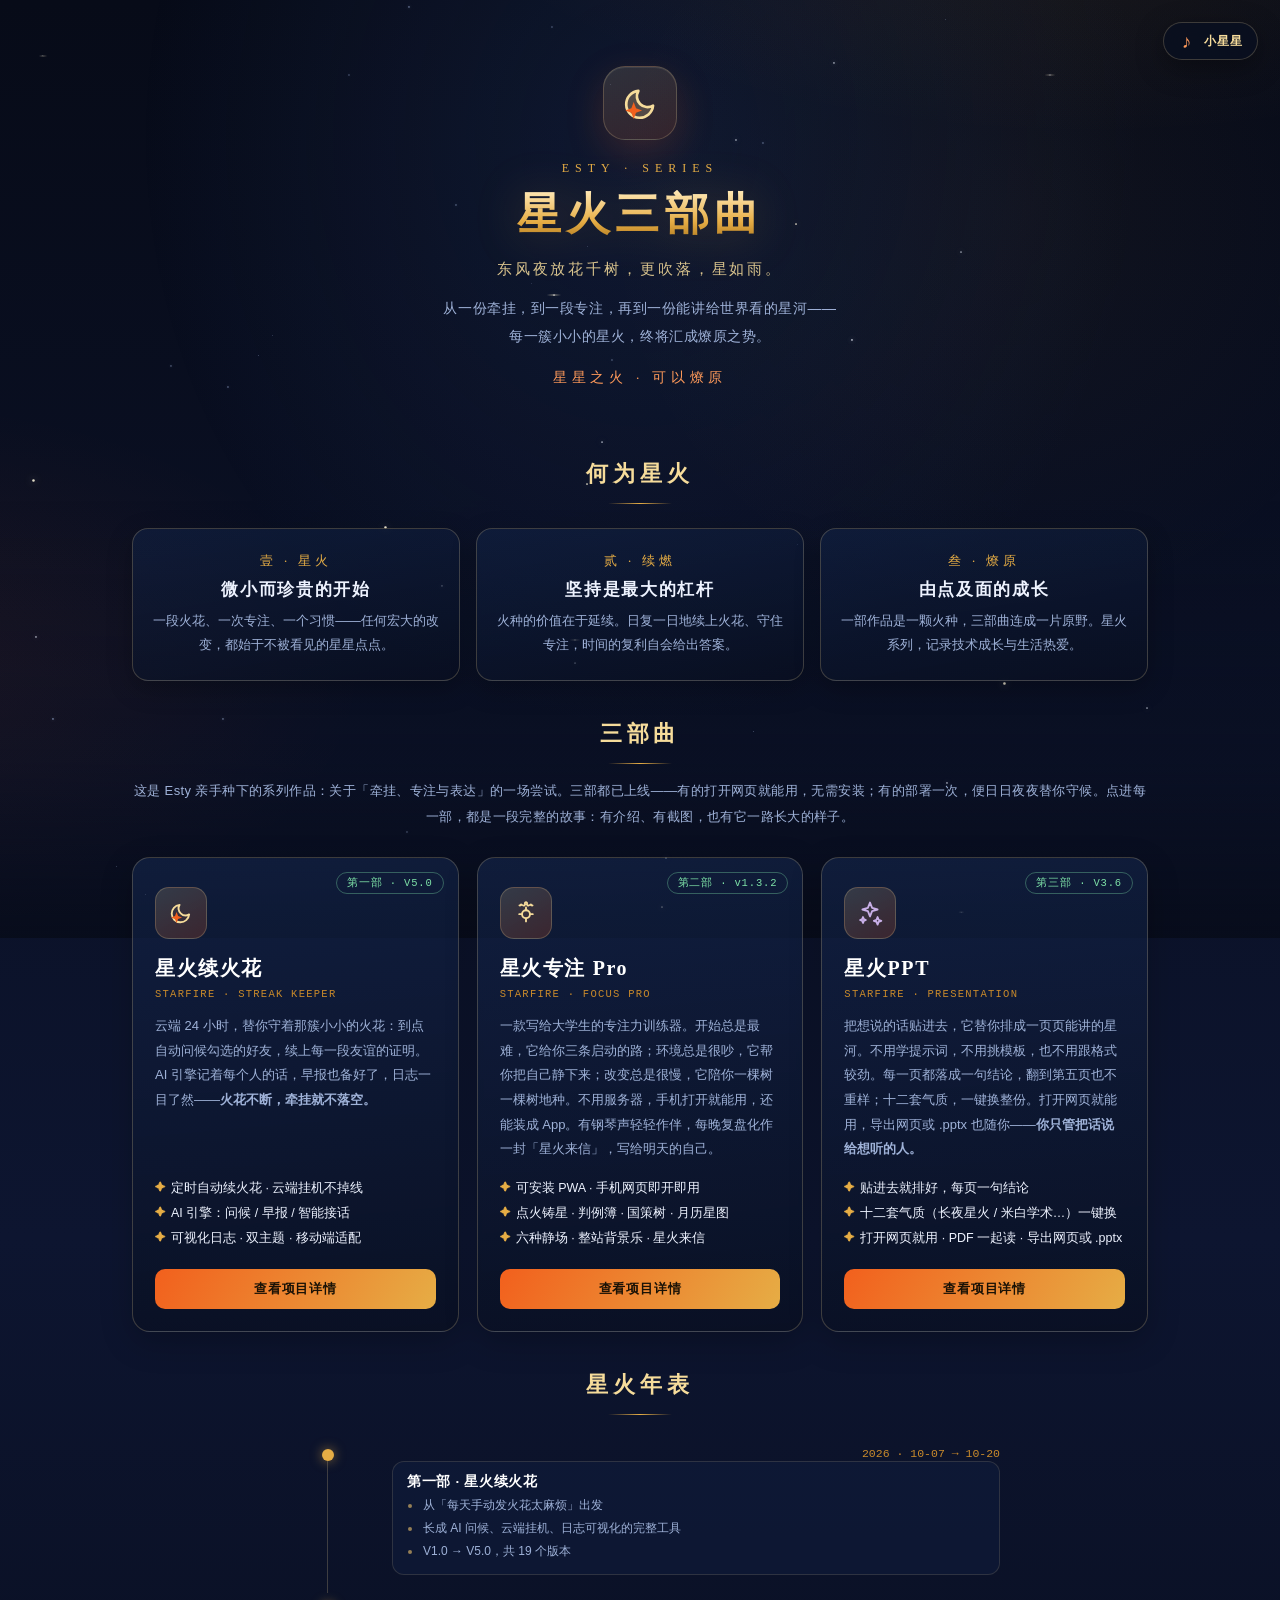
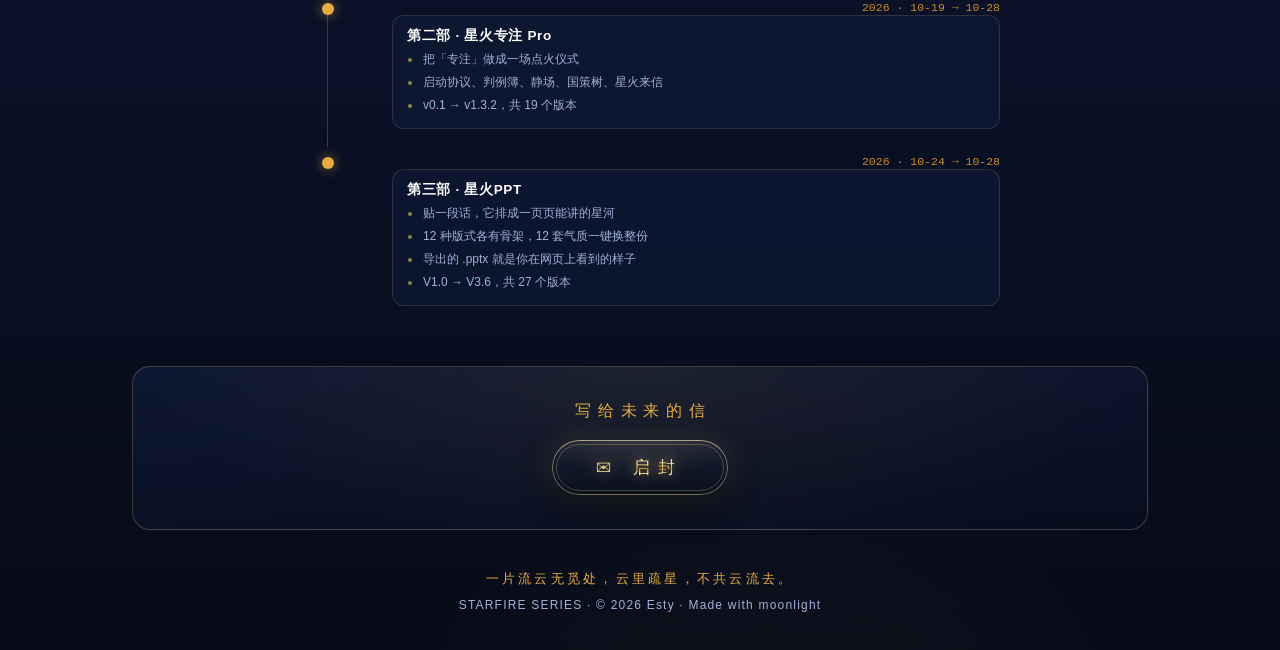
==== commit b520eb09: "首页 hero 副标题语感微调：加“再到”" ====
--- a/index.html
+++ b/index.html
@@ -53,7 +53,7 @@
     <div class="kicker">ESTY · SERIES</div>
     <h1>星火三部曲</h1>
     <p class="poem">东风夜放花千树，更吹落，星如雨。</p>
-    <p class="sub">从一份牵挂，到一段专注，一份能讲给世界看的星河——<br>每一簇小小的星火，终将汇成燎原之势。</p>
+    <p class="sub">从一份牵挂，到一段专注，再到一份能讲给世界看的星河——<br>每一簇小小的星火，终将汇成燎原之势。</p>
     <p class="trilogy-line">星星之火 · 可以燎原</p>
   </header>
 
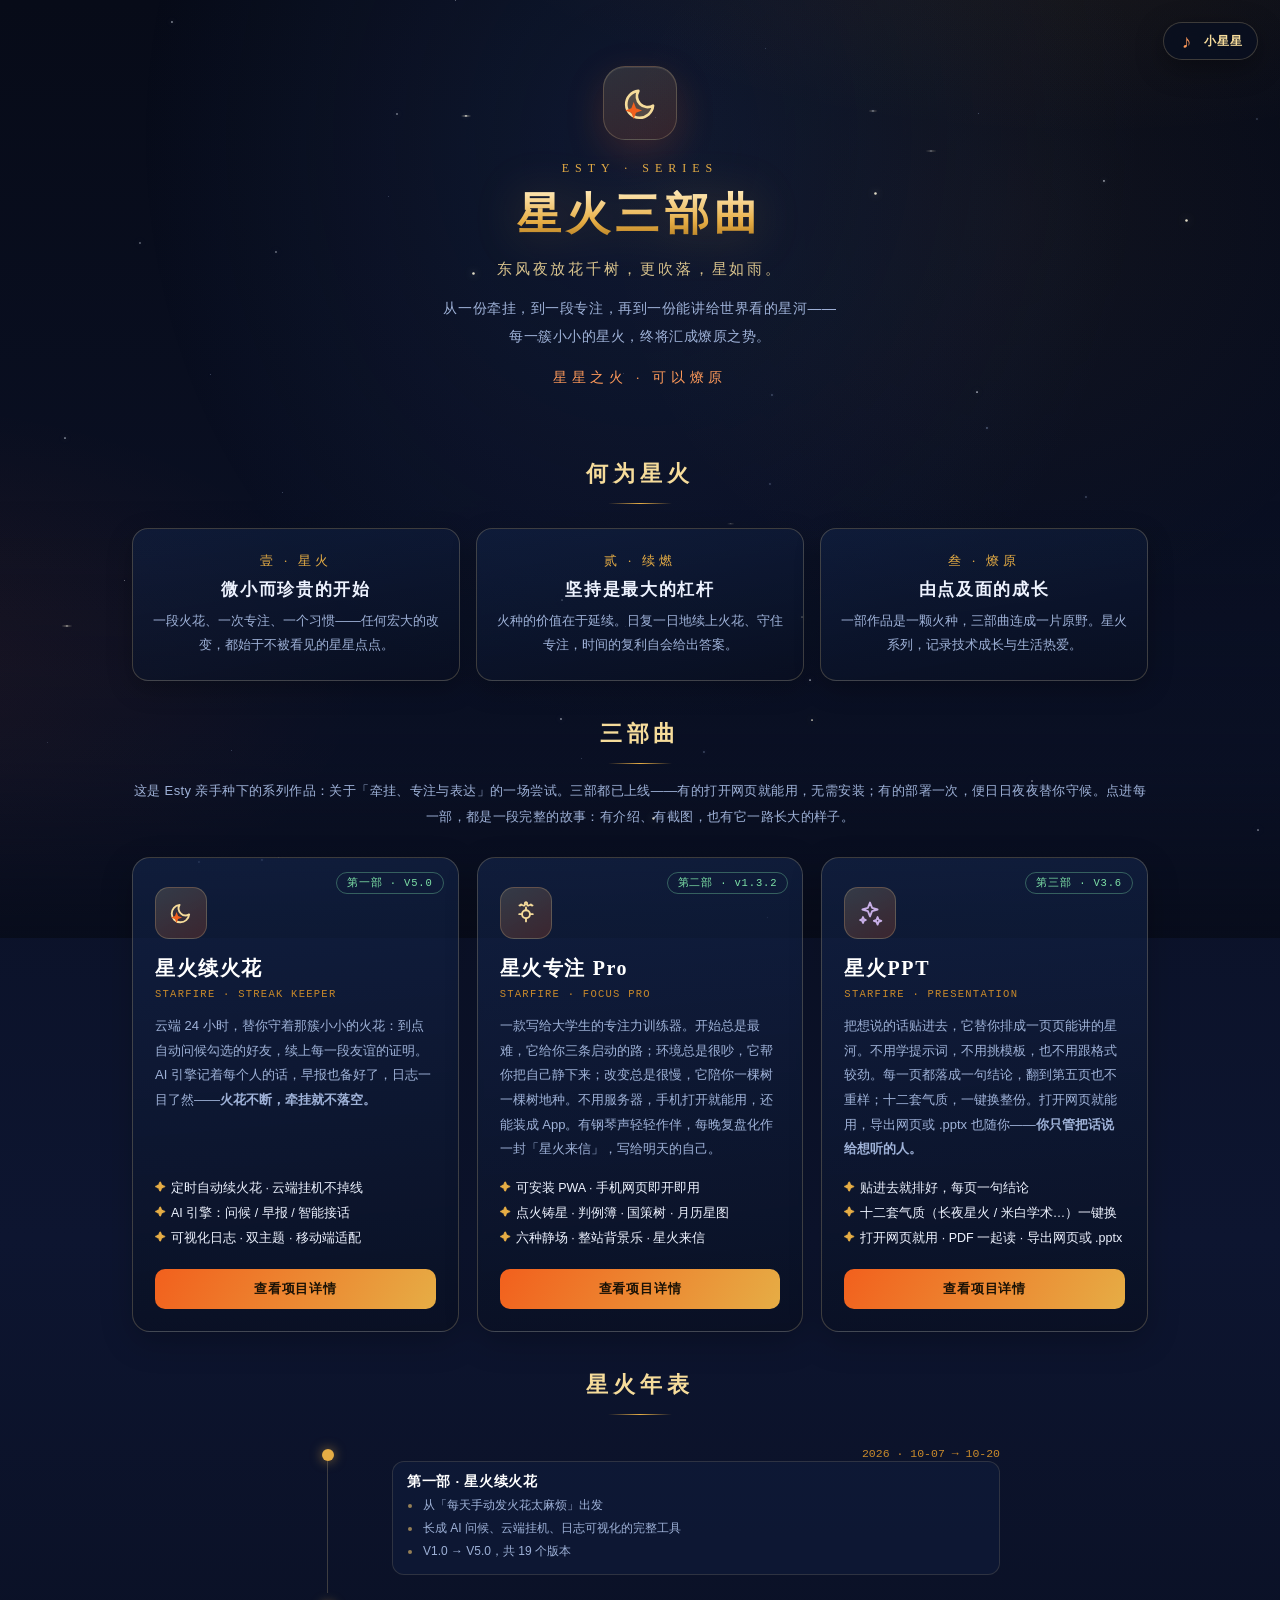
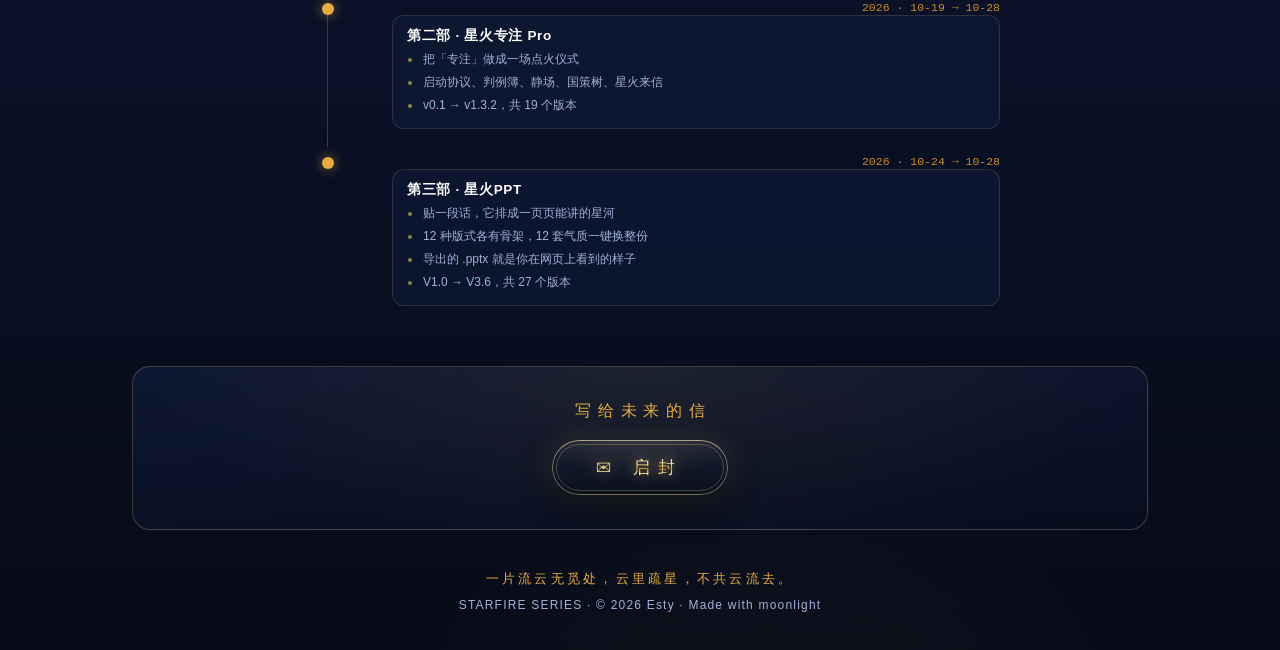
==== commit f549fdef: "首页分享卡 og:image 迁到 https CDN 短链，不再依赖云主机 http 端口" ====
--- a/index.html
+++ b/index.html
@@ -15,7 +15,7 @@
   <meta property="og:title" content="星火三部曲">
   <meta property="og:description" content="心栖明月长明">
   <meta property="og:url" content="https://beeasy-l.github.io/starspark-trilogy/">
-  <meta property="og:image" content="http://8.137.60.56:8000/static/social-card.jpg?v=3">
+  <meta property="og:image" content="https://aka.doubaocdn.com/s/DXNM3YtnIt">
   <meta property="og:image:type" content="image/jpeg">
   <meta property="og:image:width" content="1200">
   <meta property="og:image:height" content="630">
@@ -23,14 +23,14 @@
   <meta name="twitter:card" content="summary_large_image">
   <meta name="twitter:title" content="星火三部曲">
   <meta name="twitter:description" content="心栖明月长明">
-  <meta name="twitter:image" content="http://8.137.60.56:8000/static/social-card.jpg?v=3">
+  <meta name="twitter:image" content="https://aka.doubaocdn.com/s/DXNM3YtnIt">
 
   <link rel="icon" href="data:image/svg+xml,%3Csvg xmlns='http://www.w3.org/2000/svg' viewBox='0 0 24 24'%3E%3Cpath d='M19 13.2A7.5 7.5 0 1 1 10.8 5a6 6 0 0 0 8.2 8.2z' fill='%23f6dc9b'/%3E%3Cpath d='M8.2 11.2l1.3 3.4 3.4 1.3-3.4 1.3-1.3 3.4-1.3-3.4-3.4-1.3 3.4-1.3z' fill='%23f2601d'/%3E%3C/svg%3E">
   <link rel="stylesheet" href="assets/site.css?v=20261028f">
   <script src="assets/site.js?v=20261028d" defer></script>
 </head>
 <body data-page="home" data-bgm-src='[{"src":"assets/xiaoxingxing.mp3","label":"小星星","volume":0.0830},{"src":"assets/moon.mp3","label":"月亮代表我的心","volume":0.1493}]'>
-  <img src="http://8.137.60.56:8000/static/social-card.jpg?v=3" alt="星火三部曲" style="display:none" fetchpriority="low">
+  <img src="https://aka.doubaocdn.com/s/DXNM3YtnIt" alt="星火三部曲" style="display:none" fetchpriority="low">
   <div class="starfield" id="starfield" aria-hidden="true">
     <div class="starfield__layer" data-depth="8"></div>
     <div class="starfield__layer" data-depth="18"></div>
@@ -116,8 +116,8 @@
           <p class="desc">一款写给大学生的专注力训练器。开始总是最难，它给你三条启动的路；环境总是很吵，它帮你把自己静下来；改变总是很慢，它陪你一棵树一棵树地种。不用服务器，手机打开就能用，还能装成 App。有钢琴声轻轻作伴，每晚复盘化作一封「星火来信」，写给明天的自己。</p>
           <ul class="feat">
             <li>可安装 PWA · 手机网页即开即用</li>
-            <li>点火铸星 &#183; 判例簿 &#183; 国策树 &#183; 月历星图</li>
-            <li>六种静场 &#183; 整站背景乐 &#183; 星火来信</li>
+            <li>点火铸星 · 判例簿 · 国策树 · 月历星图</li>
+            <li>六种静场 · 整站背景乐 · 星火来信</li>
           </ul>
           <a class="link go" href="projects/focus.html">查看项目详情</a>
         </article>
@@ -180,7 +180,7 @@
       <div class="k">写给未来的信</div>
 
       <button class="seal-btn" id="seal-btn" type="button" aria-expanded="false" aria-controls="epilogue-letter" aria-label="启封这封信，背景音乐换成《月亮代表我的心》">
-        <span class="seal-btn__ico" aria-hidden="true">&#9993;</span><span class="seal-btn__text">启封</span>
+        <span class="seal-btn__ico" aria-hidden="true">✉</span><span class="seal-btn__text">启封</span>
       </button>
 
       <div class="epilogue-body" id="epilogue-letter" aria-hidden="true">
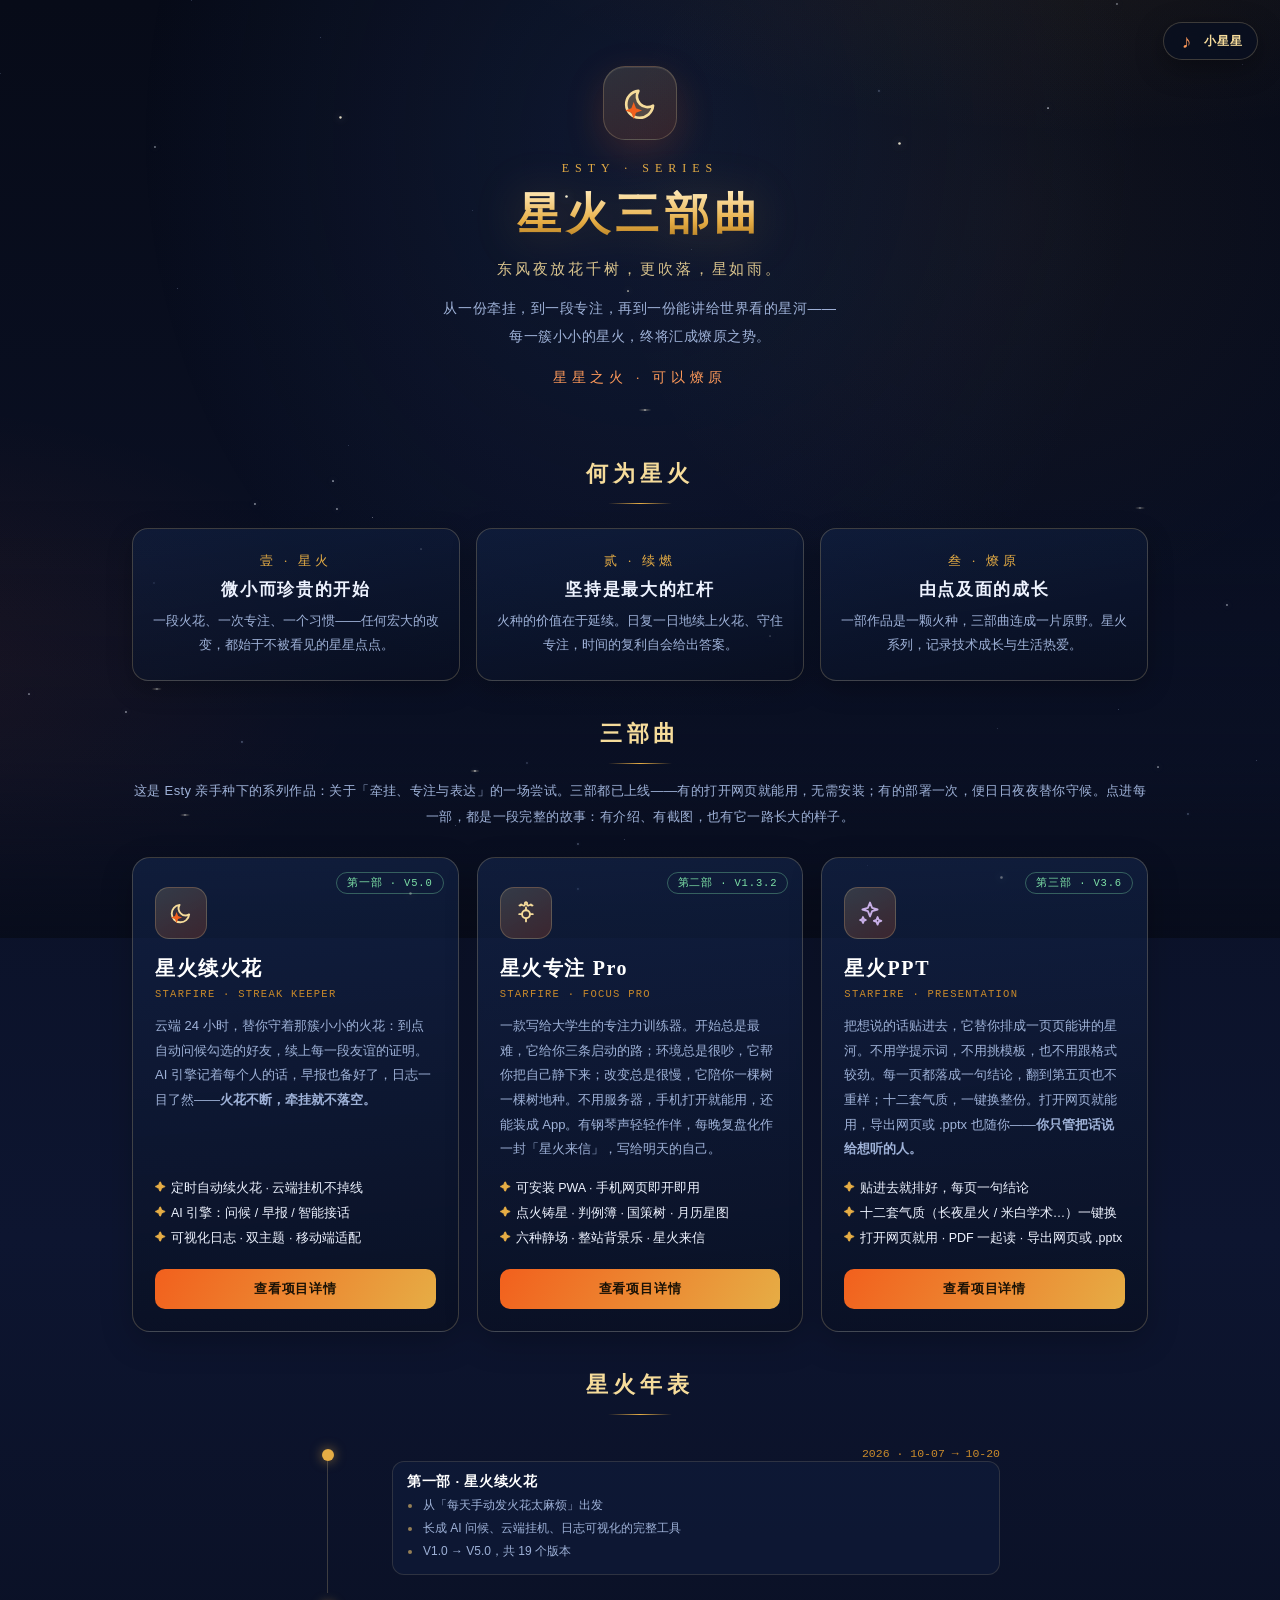
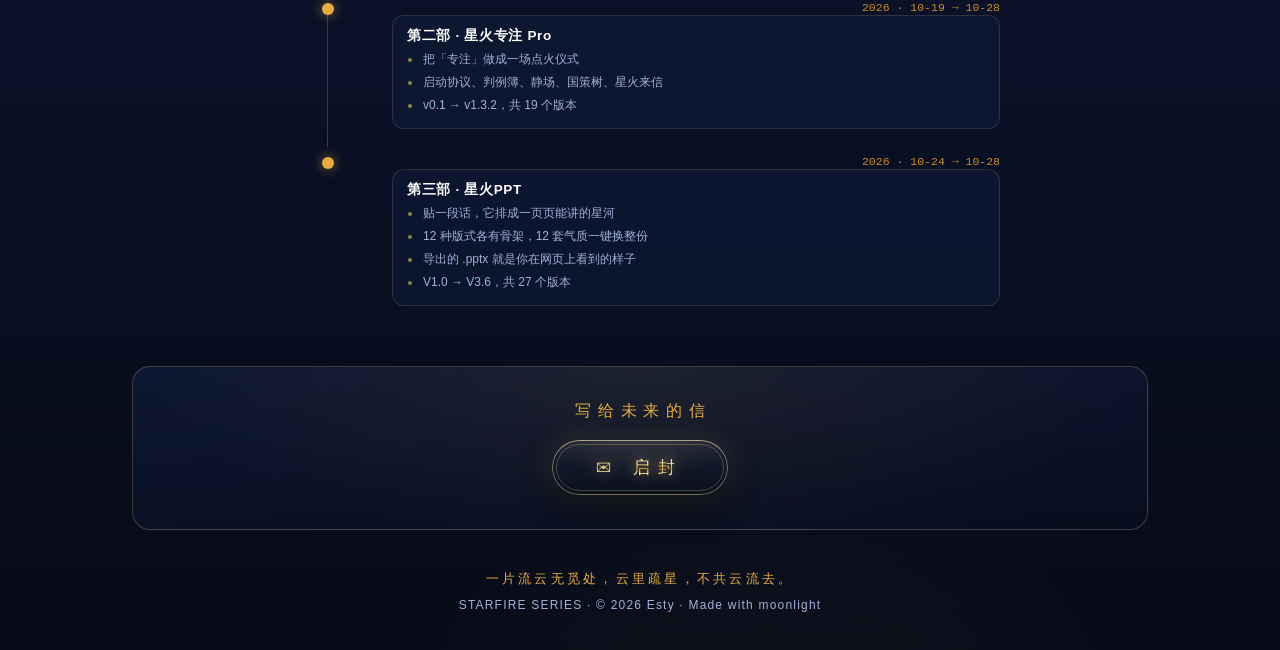
==== commit c61c48d9: "首页卡片标签版本号统一大写：第二部 v1.3.2 → V1.3.2" ====
--- a/index.html
+++ b/index.html
@@ -103,7 +103,7 @@
         </article>
 
         <article class="card">
-          <span class="tag done">第二部 · v1.3.2</span>
+          <span class="tag done">第二部 · V1.3.2</span>
           <div class="ico" aria-hidden="true">
             <svg viewBox="0 0 24 24" fill="none" stroke="#f6dc9b" stroke-width="1.6" stroke-linecap="round" stroke-linejoin="round">
               <circle cx="12" cy="13" r="3.4"/>
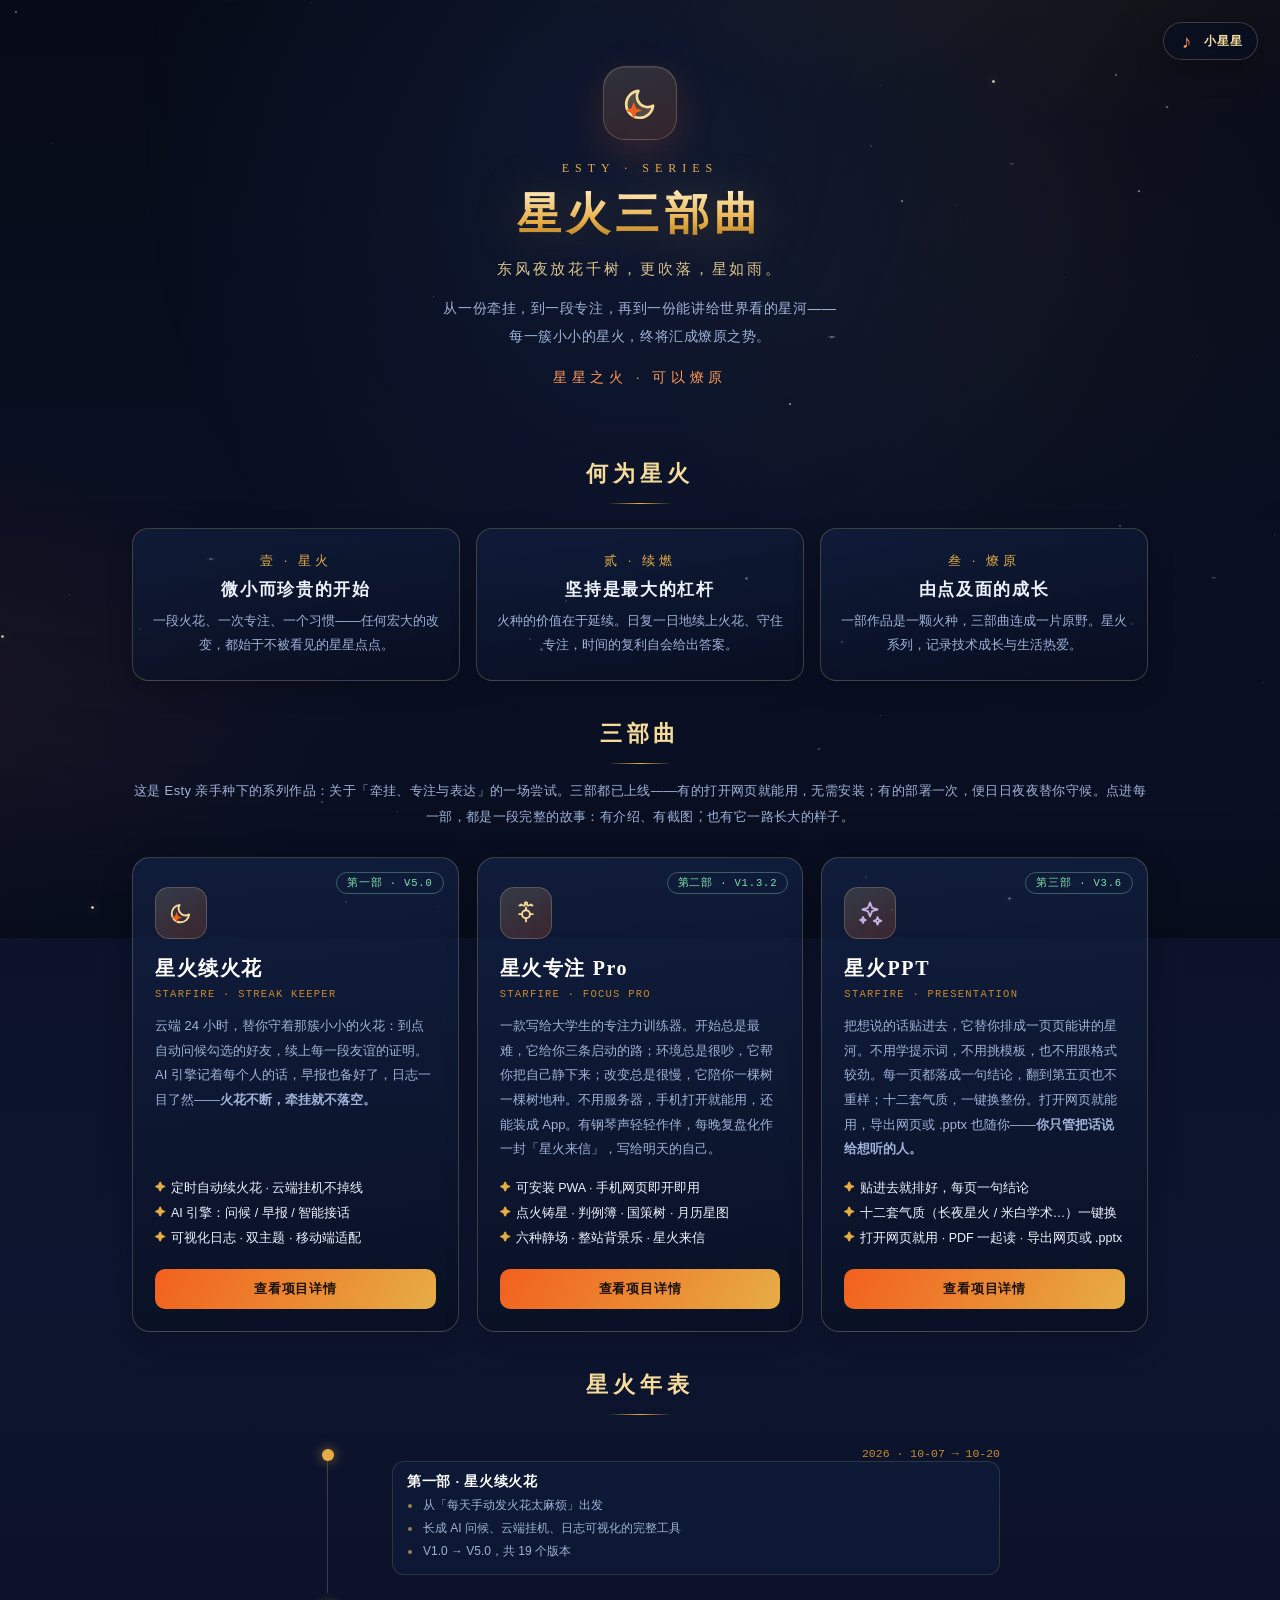
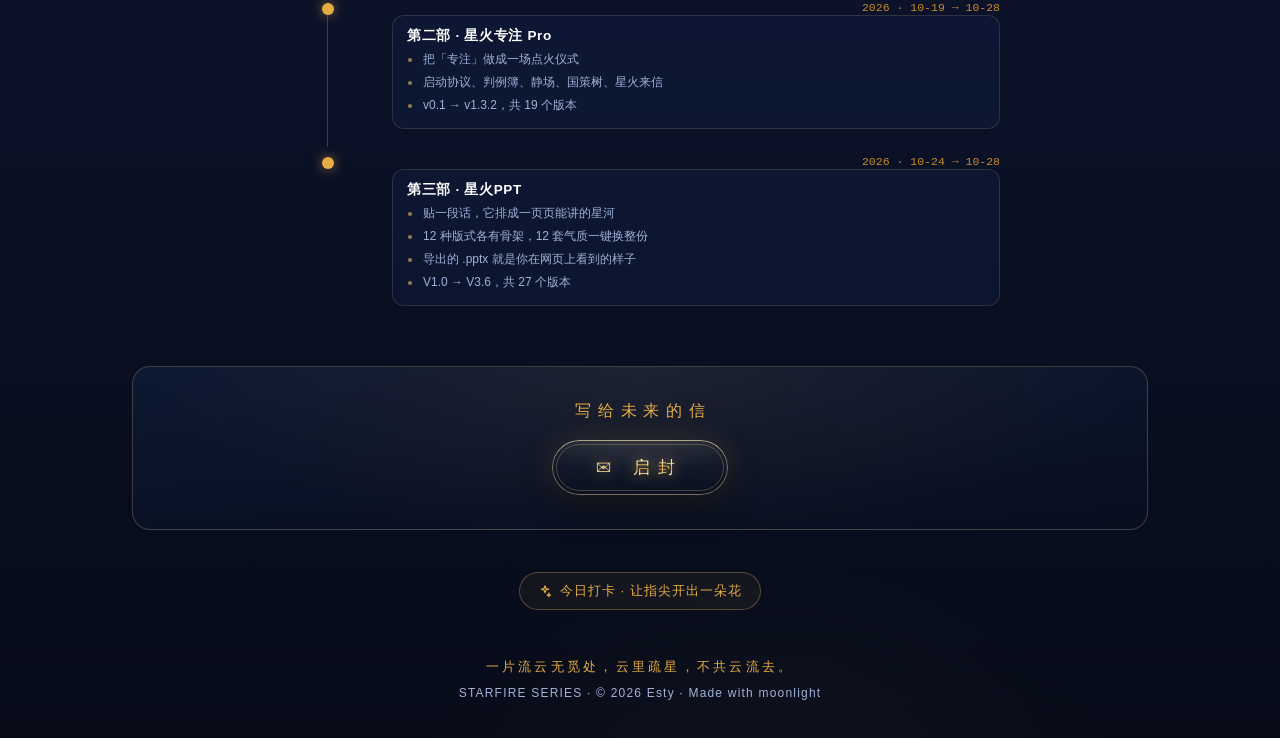
==== commit a1c108a6: "新增隐藏彩蛋：今日打卡页（摄像头比✌指尖开花+生成可分享打卡图）+ 首页页尾低调入口" ====
--- a/index.html
+++ b/index.html
@@ -28,6 +28,13 @@
   <link rel="icon" href="data:image/svg+xml,%3Csvg xmlns='http://www.w3.org/2000/svg' viewBox='0 0 24 24'%3E%3Cpath d='M19 13.2A7.5 7.5 0 1 1 10.8 5a6 6 0 0 0 8.2 8.2z' fill='%23f6dc9b'/%3E%3Cpath d='M8.2 11.2l1.3 3.4 3.4 1.3-3.4 1.3-1.3 3.4-1.3-3.4-3.4-1.3 3.4-1.3z' fill='%23f2601d'/%3E%3C/svg%3E">
   <link rel="stylesheet" href="assets/site.css?v=20261028f">
   <script src="assets/site.js?v=20261028d" defer></script>
+  <style>
+    /* 页尾彩蛋：今日打卡入口 */
+    .checkin-entry{text-align:center;margin:42px 0 8px}
+    .checkin-btn{display:inline-flex;align-items:center;gap:8px;padding:9px 18px;border-radius:999px;font-size:13px;letter-spacing:.08em;color:var(--gold2);border:1px solid rgba(242,198,109,.3);background:rgba(242,198,109,.05);text-decoration:none;transition:.25s}
+    .checkin-btn:hover{background:rgba(242,198,109,.16);color:var(--gold);box-shadow:0 0 18px rgba(242,198,109,.15)}
+    .checkin-btn svg{width:14px;height:14px;flex:none}
+  </style>
 </head>
 <body data-page="home" data-bgm-src='[{"src":"assets/xiaoxingxing.mp3","label":"小星星","volume":0.0830},{"src":"assets/moon.mp3","label":"月亮代表我的心","volume":0.1493}]'>
   <img src="https://aka.doubaocdn.com/s/DXNM3YtnIt" alt="星火三部曲" style="display:none" fetchpriority="low">
@@ -204,6 +211,16 @@
         </div>
       </div>
     </section>
+
+    <div class="checkin-entry">
+      <a class="checkin-btn" href="projects/checkin.html">
+        <svg viewBox="0 0 24 24" fill="none" stroke="currentColor" stroke-width="1.8" stroke-linecap="round" stroke-linejoin="round" aria-hidden="true">
+          <path d="M12 3l1.8 4.6L18.5 9l-4.7 1.4L12 15l-1.8-4.6L5.5 9l4.7-1.4z" fill="rgba(246,220,155,.25)"/>
+          <path d="M18.5 15.5l.9 2.3 2.3.9-2.3.9-.9 2.3-.9-2.3-2.3-.9 2.3-.9z" fill="rgba(246,220,155,.25)"/>
+        </svg>
+        今日打卡 · 让指尖开出一朵花
+      </a>
+    </div>
   </main>
 
   <footer>
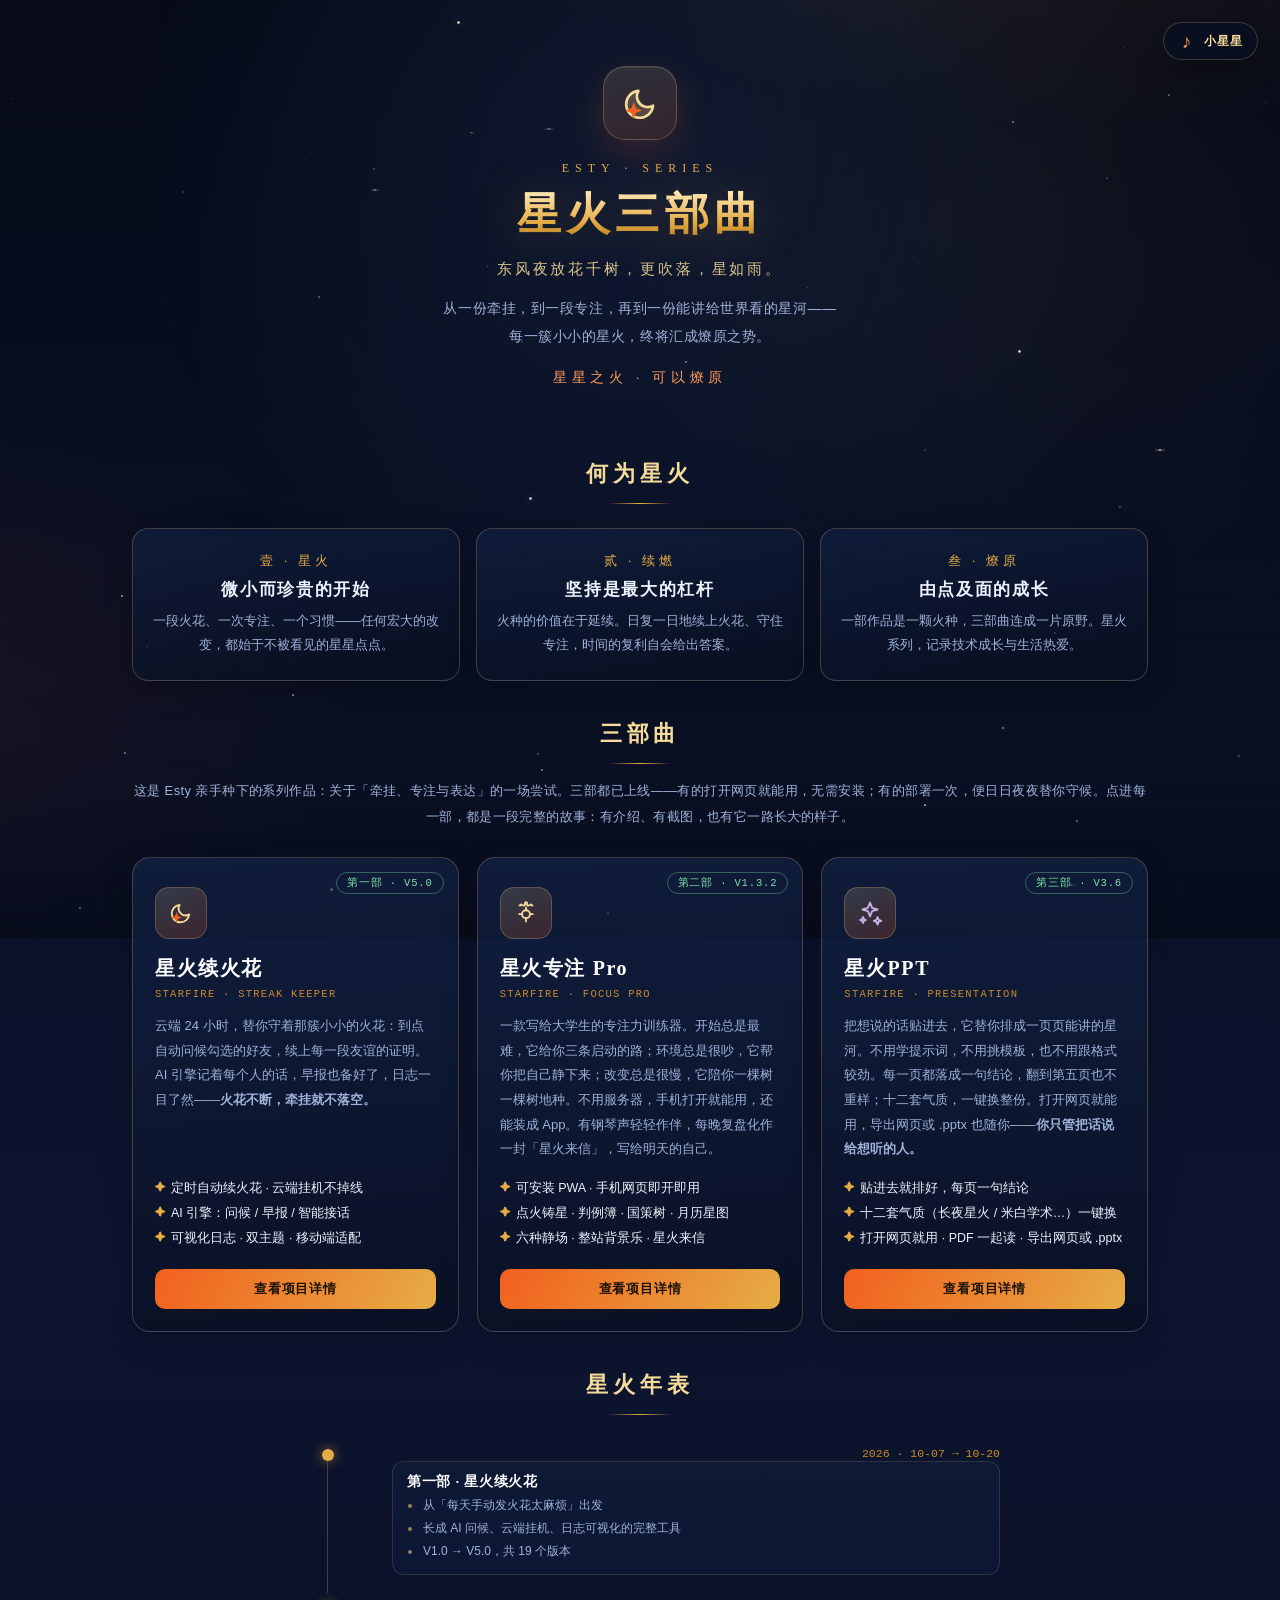
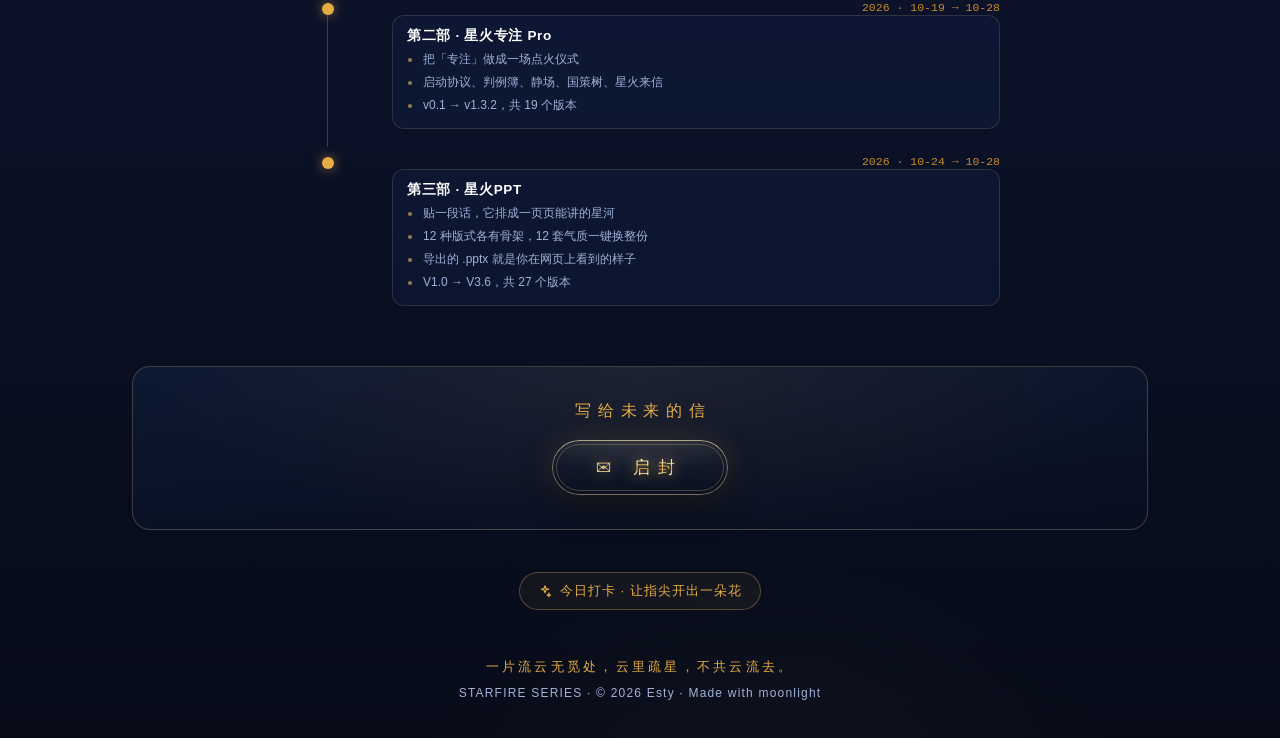
==== commit ef0f4092: "feat(checkin): 上线隐藏打卡页，握拳、张开、胜利手势三段流程 方形摄像头小窗；1200x630 打卡图含画中画与水印；index 增加打卡入口并更新分享图地址" ====
--- a/index.html
+++ b/index.html
@@ -123,8 +123,8 @@
           <p class="desc">一款写给大学生的专注力训练器。开始总是最难，它给你三条启动的路；环境总是很吵，它帮你把自己静下来；改变总是很慢，它陪你一棵树一棵树地种。不用服务器，手机打开就能用，还能装成 App。有钢琴声轻轻作伴，每晚复盘化作一封「星火来信」，写给明天的自己。</p>
           <ul class="feat">
             <li>可安装 PWA · 手机网页即开即用</li>
-            <li>点火铸星 · 判例簿 · 国策树 · 月历星图</li>
-            <li>六种静场 · 整站背景乐 · 星火来信</li>
+            <li>点火铸星 &#183; 判例簿 &#183; 国策树 &#183; 月历星图</li>
+            <li>六种静场 &#183; 整站背景乐 &#183; 星火来信</li>
           </ul>
           <a class="link go" href="projects/focus.html">查看项目详情</a>
         </article>
@@ -187,7 +187,7 @@
       <div class="k">写给未来的信</div>
 
       <button class="seal-btn" id="seal-btn" type="button" aria-expanded="false" aria-controls="epilogue-letter" aria-label="启封这封信，背景音乐换成《月亮代表我的心》">
-        <span class="seal-btn__ico" aria-hidden="true">✉</span><span class="seal-btn__text">启封</span>
+        <span class="seal-btn__ico" aria-hidden="true">&#9993;</span><span class="seal-btn__text">启封</span>
       </button>
 
       <div class="epilogue-body" id="epilogue-letter" aria-hidden="true">
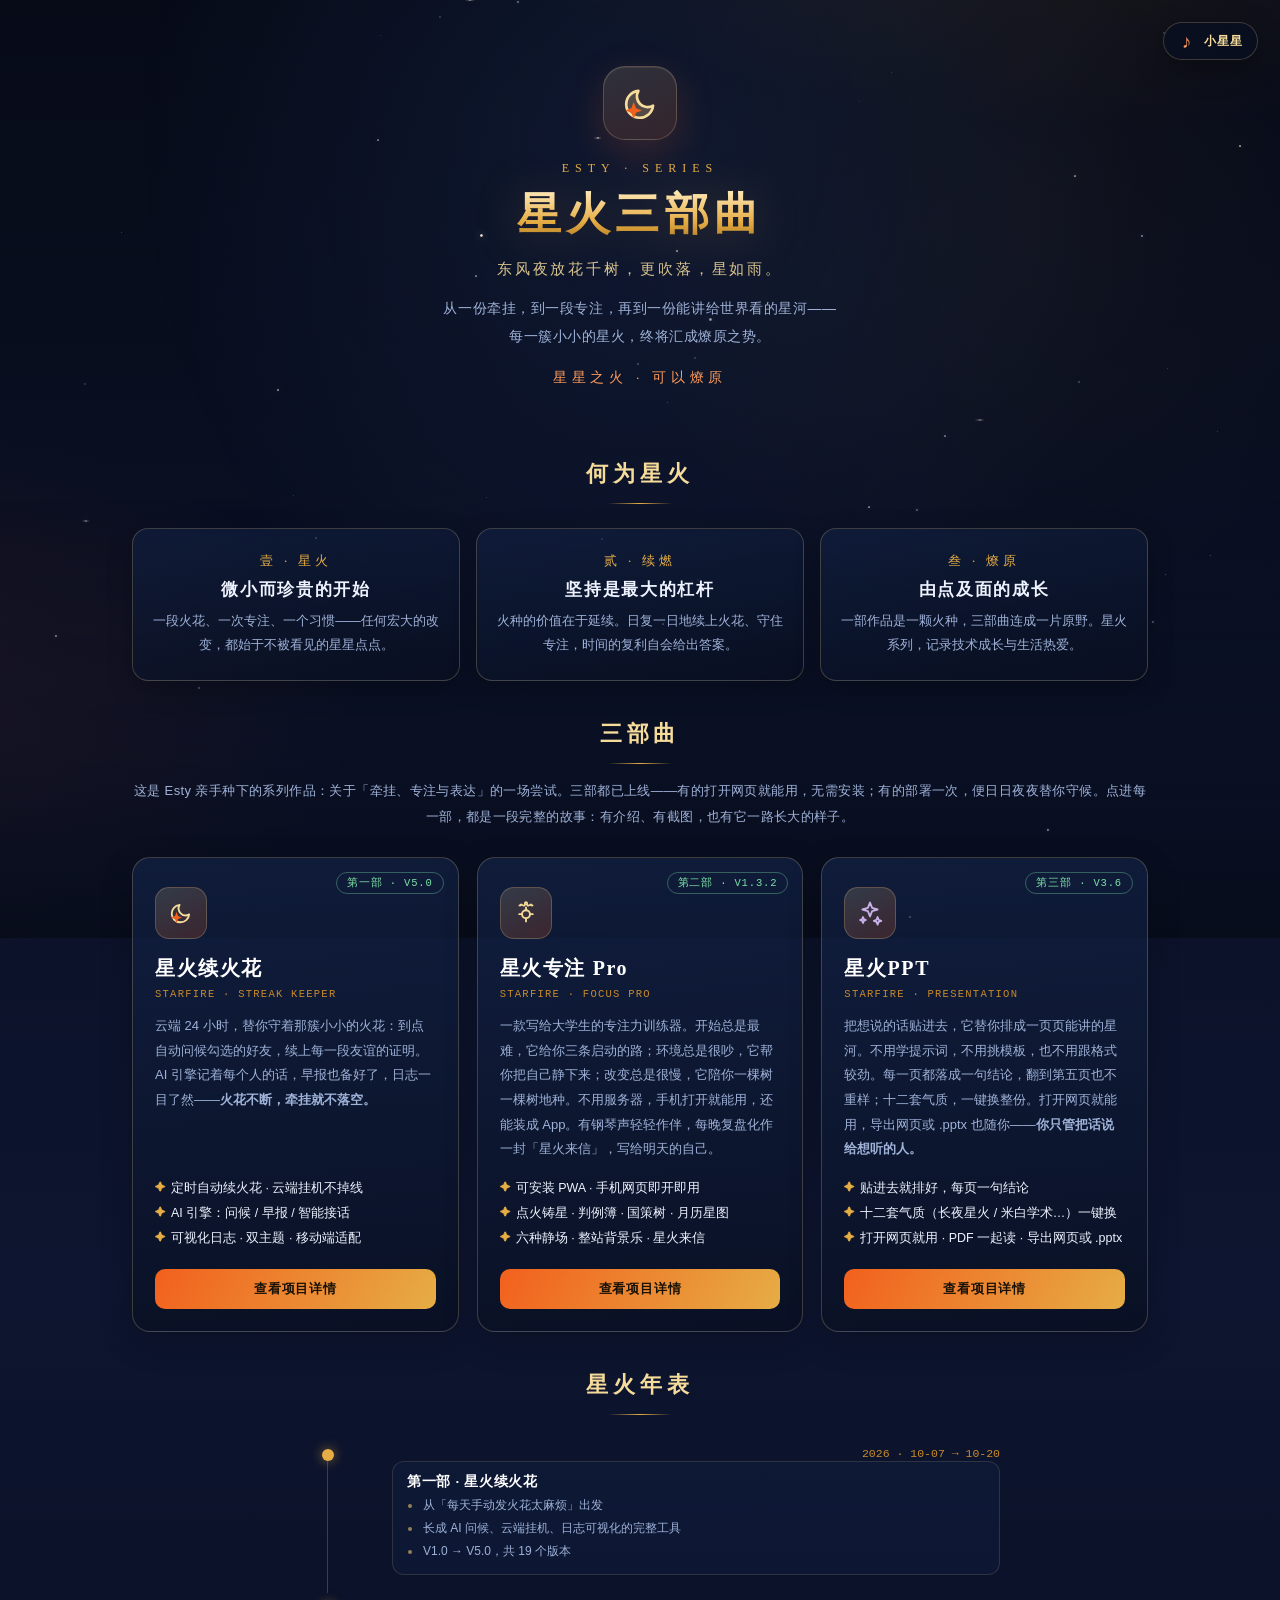
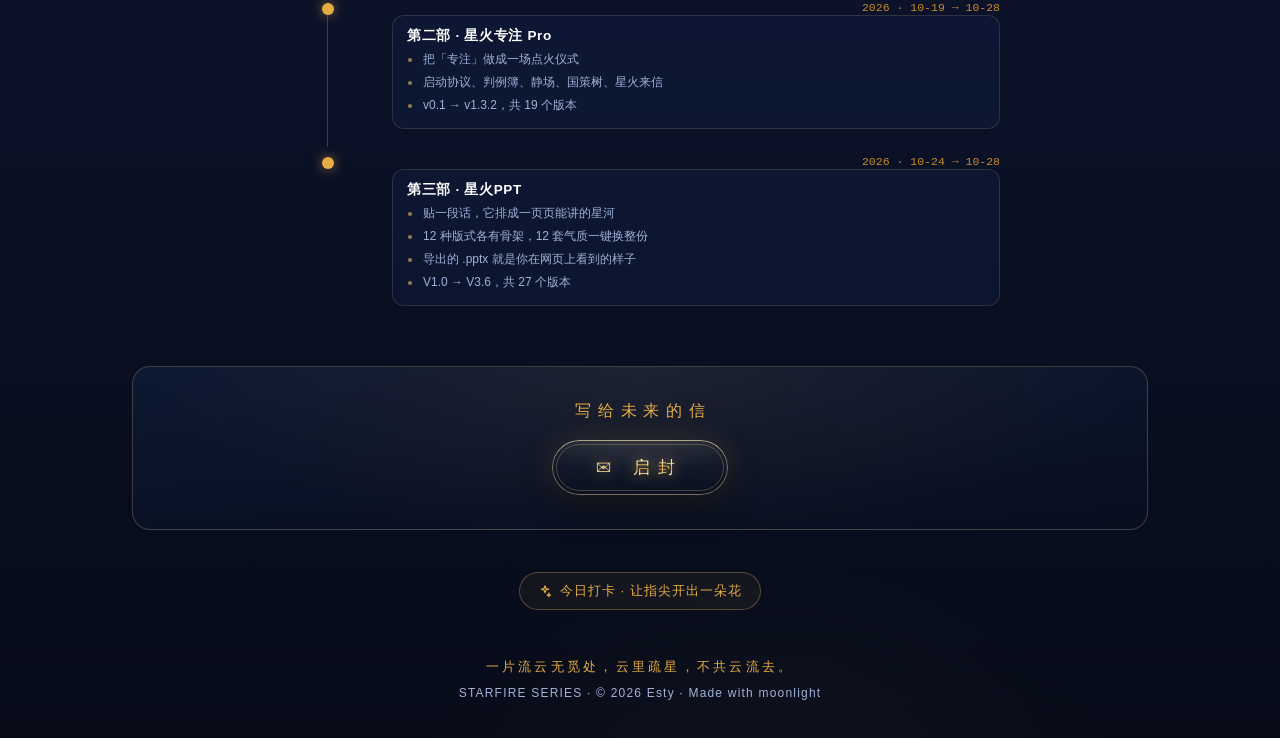
==== commit 6a7f0016: "Merge remote-tracking branch 'origin/main' # Conflicts: #	projects/checkin.html" ====
--- a/index.html
+++ b/index.html
@@ -123,8 +123,8 @@
           <p class="desc">一款写给大学生的专注力训练器。开始总是最难，它给你三条启动的路；环境总是很吵，它帮你把自己静下来；改变总是很慢，它陪你一棵树一棵树地种。不用服务器，手机打开就能用，还能装成 App。有钢琴声轻轻作伴，每晚复盘化作一封「星火来信」，写给明天的自己。</p>
           <ul class="feat">
             <li>可安装 PWA · 手机网页即开即用</li>
-            <li>点火铸星 &#183; 判例簿 &#183; 国策树 &#183; 月历星图</li>
-            <li>六种静场 &#183; 整站背景乐 &#183; 星火来信</li>
+            <li>点火铸星 · 判例簿 · 国策树 · 月历星图</li>
+            <li>六种静场 · 整站背景乐 · 星火来信</li>
           </ul>
           <a class="link go" href="projects/focus.html">查看项目详情</a>
         </article>
@@ -187,7 +187,7 @@
       <div class="k">写给未来的信</div>
 
       <button class="seal-btn" id="seal-btn" type="button" aria-expanded="false" aria-controls="epilogue-letter" aria-label="启封这封信，背景音乐换成《月亮代表我的心》">
-        <span class="seal-btn__ico" aria-hidden="true">&#9993;</span><span class="seal-btn__text">启封</span>
+        <span class="seal-btn__ico" aria-hidden="true">✉</span><span class="seal-btn__text">启封</span>
       </button>
 
       <div class="epilogue-body" id="epilogue-letter" aria-hidden="true">
